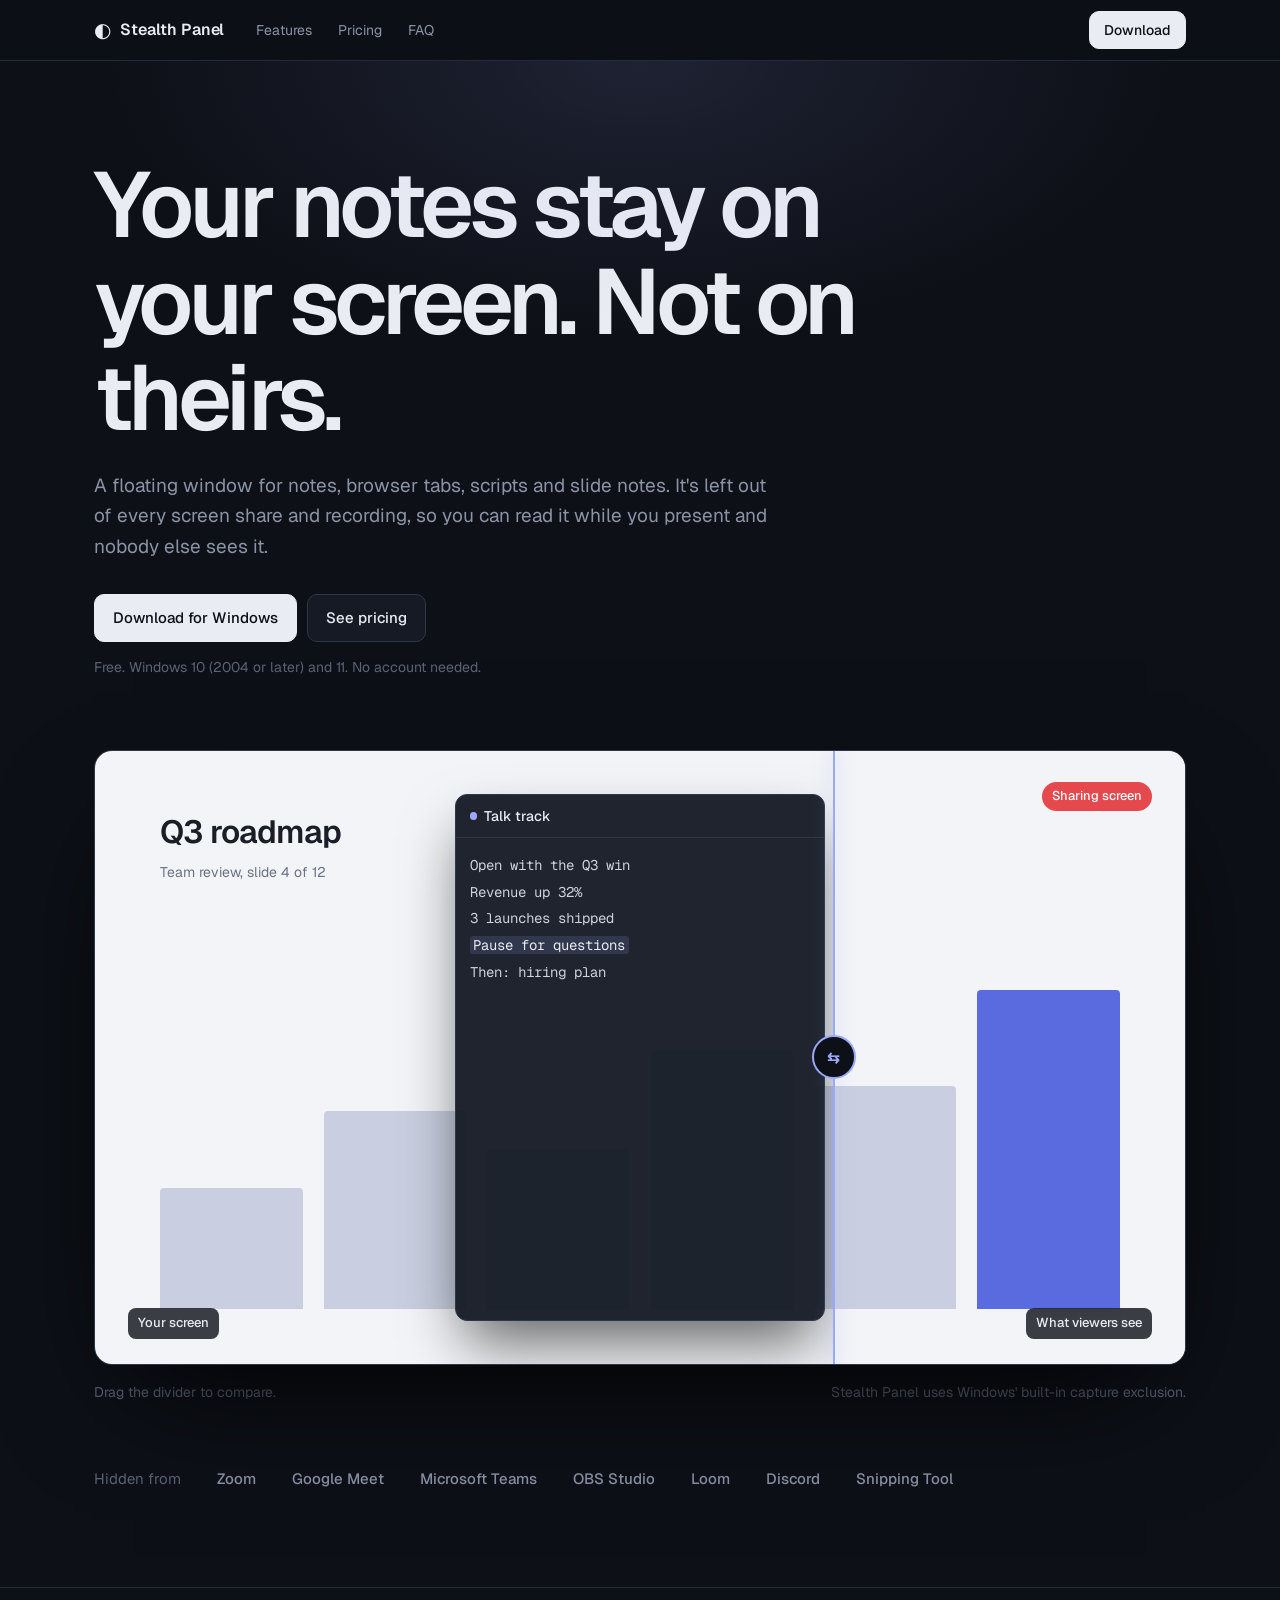
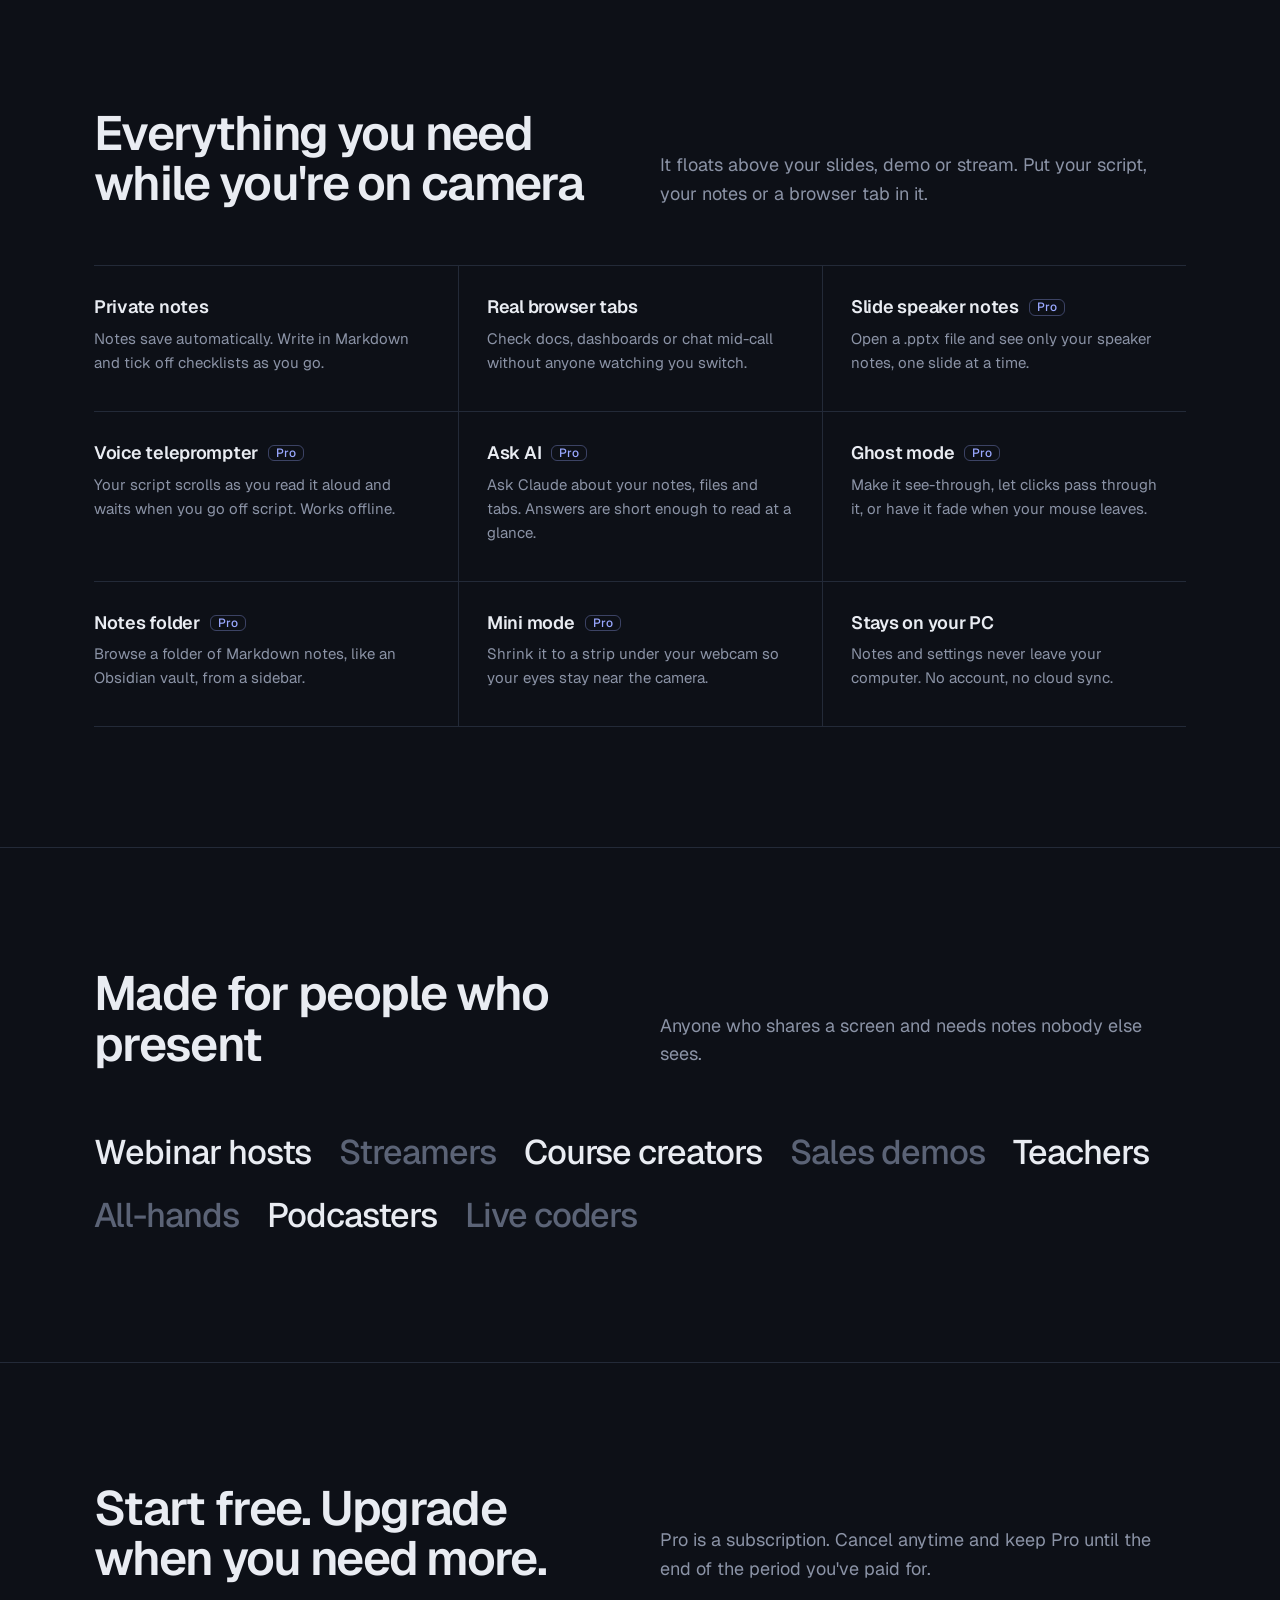
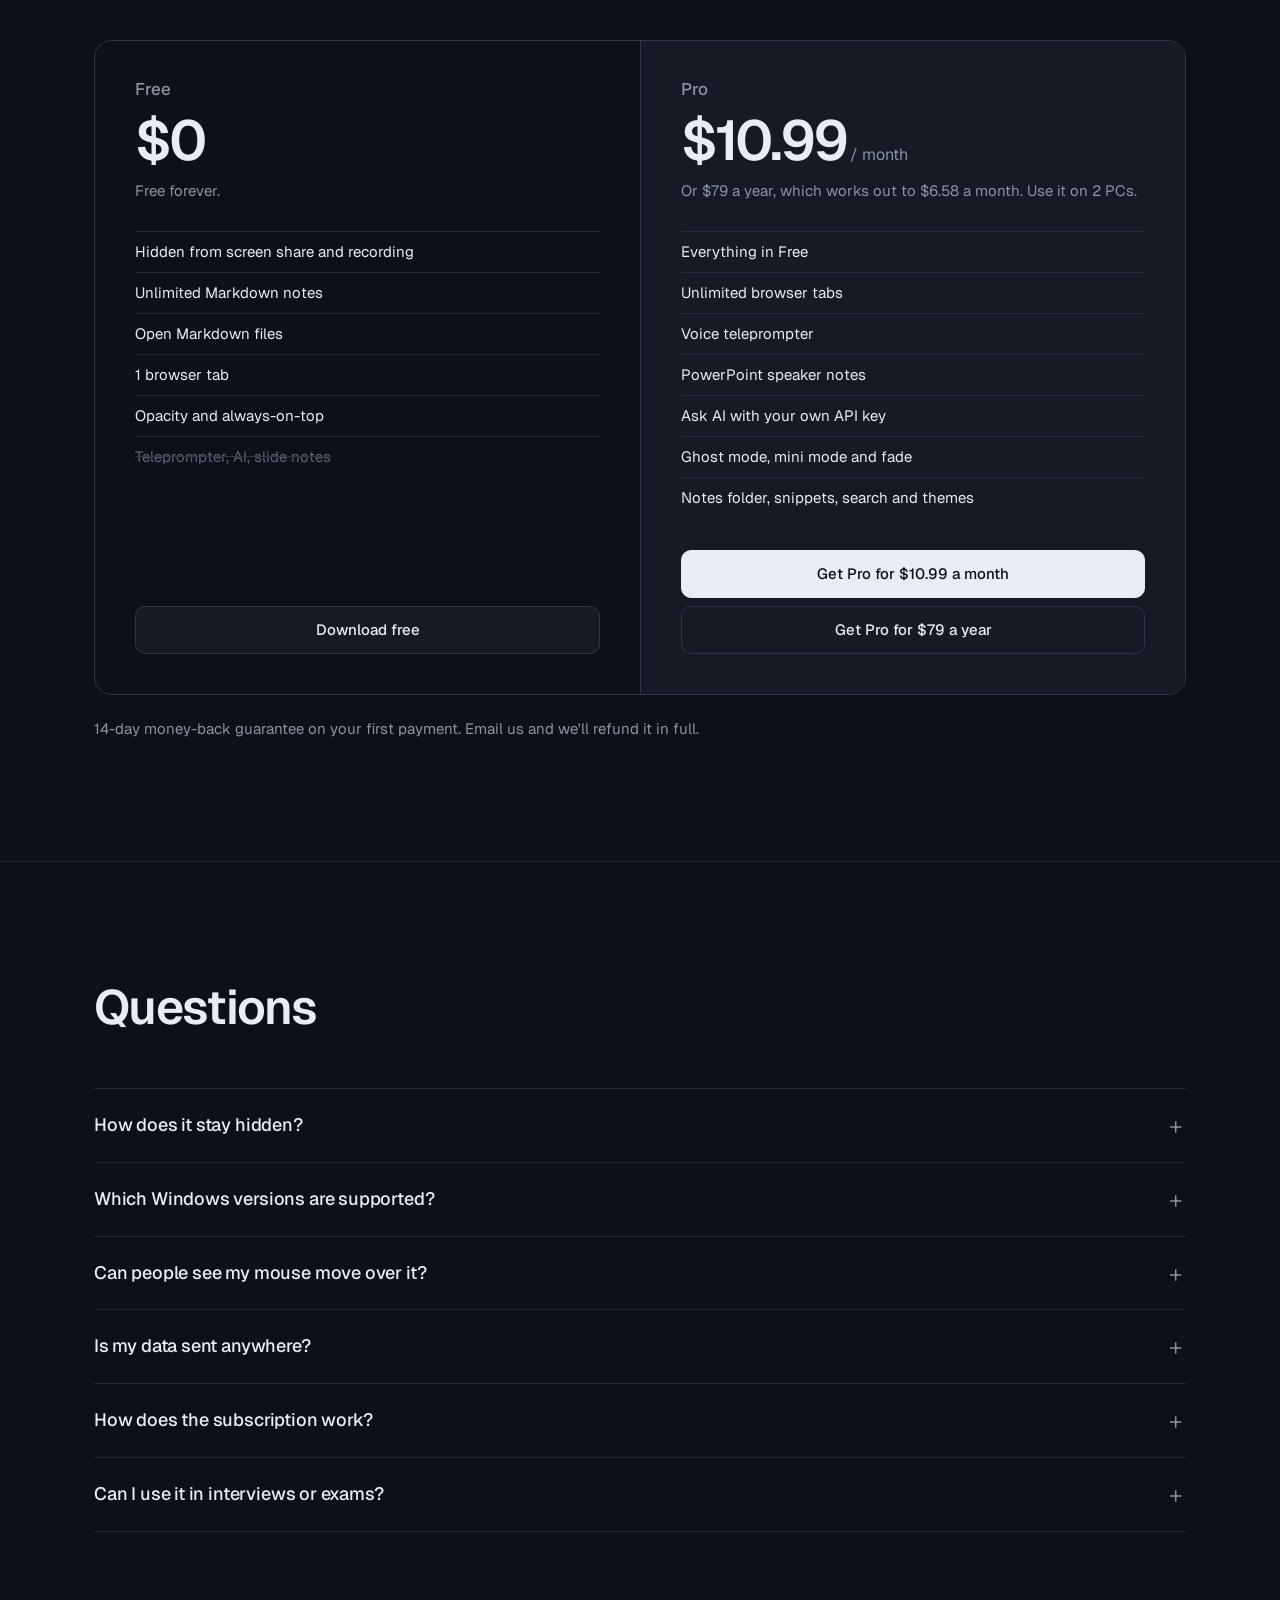
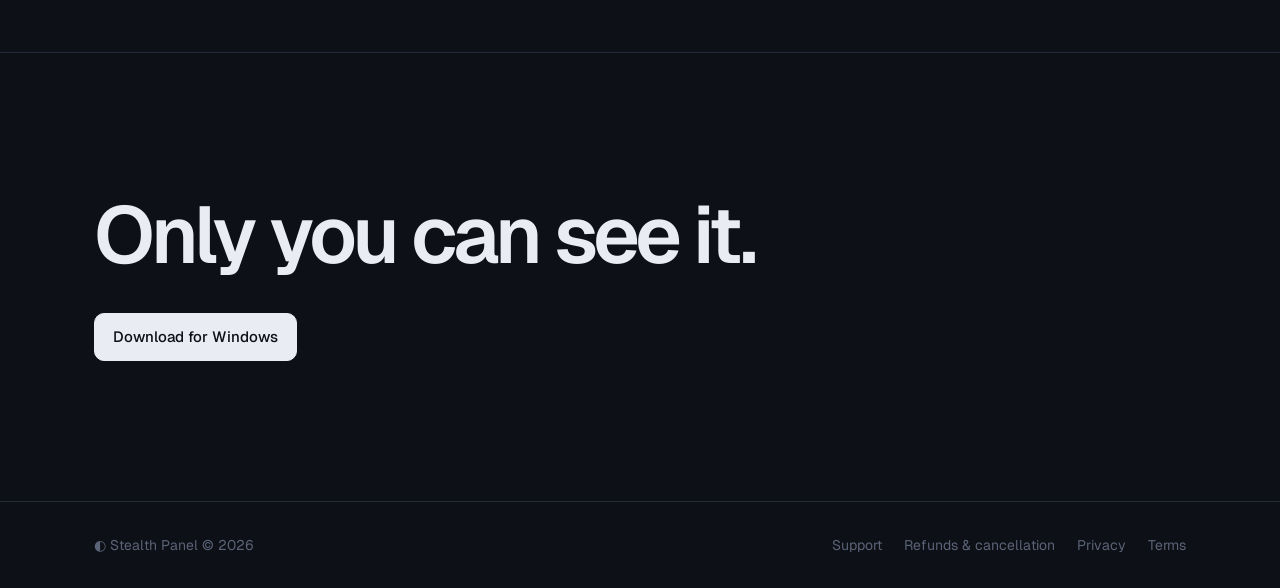
==== index.html @ 2156f5bf "Update site" ====
<!doctype html>
<html lang="en">
<head>
<meta charset="utf-8">
<meta name="viewport" content="width=device-width, initial-scale=1">
<title>Stealth Panel — notes only you can see on screen share</title>
<meta name="description" content="A private panel for your notes, browser tabs, Markdown and slide notes that stays invisible on Zoom, Meet, Teams, OBS and every screen recording. For Windows.">
<meta property="og:title" content="Stealth Panel — only you can see it">
<meta property="og:description" content="Notes, tabs, scripts and AI that stay invisible on screen share and recordings.">
<meta property="og:image" content="https://stealthpanel.vercel.app/og.png">
<meta property="og:image:width" content="1200"><meta property="og:image:height" content="630">
<meta property="og:url" content="https://stealthpanel.vercel.app/">
<meta property="og:type" content="website">
<link rel="canonical" href="https://stealthpanel.vercel.app/">
<meta name="twitter:card" content="summary_large_image">
<link rel="icon" href="data:image/svg+xml,<svg xmlns='http://www.w3.org/2000/svg' viewBox='0 0 100 100'><text y='.9em' font-size='90'>◐</text></svg>">
<link rel="preconnect" href="https://fonts.googleapis.com"><link rel="preconnect" href="https://fonts.gstatic.com" crossorigin>
<link href="https://fonts.googleapis.com/css2?family=Geist:wght@400;500;600;700&family=Geist+Mono:wght@400;500&display=swap" rel="stylesheet">
<style>
  
  :root {
    --bg:#0d1017; --bg2:#10141c; --surface:#151a24; --line:#232a38; --line2:#2e3747;
    --text:#e9ecf2; --dim:#8b93a6; --faint:#5b6376; --accent:#9aa8ff; --accent-ink:#0d1017;
    --max:1140px; --r:14px;
  }
  * { box-sizing:border-box; }
  html { scroll-behavior:smooth; overflow-x:clip; }
  body { margin:0; background:var(--bg); color:var(--text); font:16px/1.6 Geist, "Segoe UI", system-ui, sans-serif; -webkit-font-smoothing:antialiased; }
  a { color:inherit; }
  h1, h2, h3 { margin:0; font-weight:600; letter-spacing:-.035em; line-height:1.05; }
  h2 { font-size:clamp(32px, 4.4vw, 48px); max-width:18ch; }
  p { margin:0; }
  .wrap { max-width:var(--max); margin:0 auto; padding:0 24px; }
  .dim { color:var(--dim); }
  section { padding:120px 0; border-top:1px solid var(--line); }
  .head { display:grid; grid-template-columns:1fr 1fr; gap:40px; align-items:end; margin-bottom:56px; }
  .head p { color:var(--dim); font-size:18px; max-width:46ch; }

  .btn { display:inline-flex; align-items:center; justify-content:center; gap:8px; padding:11px 18px; border-radius:10px; font-weight:500; font-size:15px; text-decoration:none; border:1px solid var(--line2); background:var(--surface); transition:background .15s, border-color .15s; }
  .btn:hover { border-color:var(--faint); }
  .btn-primary { background:var(--text); color:var(--accent-ink); border-color:var(--text); }
  .btn-primary:hover { background:#fff; border-color:#fff; }
  :focus-visible { outline:2px solid var(--accent); outline-offset:3px; }

  
  nav { position:sticky; top:0; z-index:50; background:#0d1017e6; backdrop-filter:blur(12px); border-bottom:1px solid var(--line); }
  nav .wrap { display:flex; align-items:center; gap:32px; height:60px; }
  .logo { display:flex; align-items:center; gap:9px; font-weight:600; text-decoration:none; letter-spacing:-.01em; }
  .logo b { font-size:20px; font-weight:400; }
  nav .links { display:flex; gap:26px; font-size:14px; color:var(--dim); }
  nav .links a { text-decoration:none; } nav .links a:hover { color:var(--text); }
  nav .btn { margin-left:auto; padding:7px 14px; font-size:14px; }

  
  .hero { padding:96px 0 0; position:relative; }
  .hero::before { content:''; position:absolute; inset:0 0 auto; height:720px; background:radial-gradient(60% 55% at 50% 0%, #9aa8ff1f, transparent 70%); pointer-events:none; }
  .hero h1 { font-size:clamp(44px, 7.4vw, 92px); max-width:13ch; letter-spacing:-.05em; }
  .hero .lede { font-size:19px; color:var(--dim); max-width:52ch; margin-top:24px; }
  .hero .ctas { display:flex; gap:10px; flex-wrap:wrap; margin-top:32px; }
  .hero .note { margin-top:14px; font-size:14px; color:var(--faint); }

  
  .compare { margin-top:72px; position:relative; border:1px solid var(--line2); border-radius:18px; overflow:hidden; aspect-ratio:16/9; background:var(--surface); box-shadow:0 50px 120px -40px #000; user-select:none; touch-action:pan-y; }
  .scene { position:absolute; inset:0; }
  .slide { position:absolute; inset:0; background:#f3f4f7; color:#1a1e27; padding:5% 6%; }
  .slide .t { font-size:clamp(16px, 2.6vw, 32px); font-weight:600; letter-spacing:-.03em; }
  .slide .s { font-size:clamp(10px, 1.1vw, 14px); color:#6b7282; margin-top:4px; }
  .slide .bars { position:absolute; left:6%; right:6%; bottom:9%; height:52%; display:flex; align-items:flex-end; gap:2.2%; }
  .slide .bars i { flex:1; background:#c9cfe0; border-radius:4px 4px 0 0; }
  .slide .bars i:last-child { background:#5a6be0; }
  .panel { position:absolute; left:33%; top:7%; width:34%; bottom:7%; background:#151a24f2; border:1px solid #2e3747; border-radius:12px; color:#cdd3e0; box-shadow:0 30px 60px -10px #0009; overflow:hidden; font-size:clamp(9px, 1.15vw, 14px); }
  .panel .bar { padding:.7em 1em; border-bottom:1px solid #2e3747; color:var(--text); font-weight:500; display:flex; gap:.5em; align-items:center; }
  .panel .bar i { width:.55em; height:.55em; border-radius:50%; background:var(--accent); }
  .panel .body { padding:1em; font-family:"Geist Mono", Consolas, monospace; line-height:1.9; }
  .panel mark { background:#9aa8ff26; color:var(--text); padding:0 .25em; border-radius:3px; }
  .theirs { clip-path:inset(0 0 0 var(--x, 50%)); }
  .rec { position:absolute; right:3%; top:5%; background:#e5484d; color:#fff; font-size:clamp(9px,1vw,13px); font-weight:500; padding:.35em .8em; border-radius:99px; }
  .tag-view { position:absolute; bottom:4%; font-size:clamp(10px,1.1vw,13px); font-weight:500; padding:.4em .8em; border-radius:8px; background:#0d1017cc; color:var(--text); backdrop-filter:blur(6px); }
  .tag-view.l { left:3%; } .tag-view.r { right:3%; }
  .handle { position:absolute; top:0; bottom:0; left:var(--x, 50%); width:0; }
  .handle::before { content:''; position:absolute; top:0; bottom:0; left:-1px; width:2px; background:var(--accent); box-shadow:0 0 20px var(--accent); }
  .handle button { position:absolute; top:50%; left:0; transform:translate(-50%,-50%); width:44px; height:44px; border-radius:50%; border:2px solid var(--accent); background:var(--bg); color:var(--accent); font:600 15px Geist, sans-serif; cursor:ew-resize; }
  .compare-cap { display:flex; justify-content:space-between; gap:20px; margin-top:16px; color:var(--faint); font-size:14px; }

  .apps { display:flex; flex-wrap:wrap; gap:12px 36px; margin-top:64px; padding-bottom:96px; color:var(--dim); font-weight:500; font-size:15px; }
  .apps span:first-child { color:var(--faint); font-weight:400; }

  
  .feats { display:grid; grid-template-columns:repeat(3, 1fr); border-top:1px solid var(--line); }
  .feat { padding:32px 28px 36px 0; border-bottom:1px solid var(--line); }
  .feat:not(:nth-child(3n+1)) { padding-left:28px; border-left:1px solid var(--line); }
  .feat h3 { font-size:18px; letter-spacing:-.015em; display:flex; align-items:center; gap:10px; }
  .feat p { color:var(--dim); margin-top:10px; font-size:15px; max-width:34ch; }
  .pro { font-size:12px; font-weight:500; letter-spacing:0; color:var(--accent); border:1px solid #9aa8ff55; padding:1px 7px; border-radius:6px; }

  .who { display:flex; flex-wrap:wrap; gap:8px 28px; font-size:clamp(22px, 3vw, 34px); font-weight:500; letter-spacing:-.03em; color:var(--faint); }
  .who span:nth-child(odd) { color:var(--text); }

  
  .plans { display:grid; grid-template-columns:1fr 1fr; gap:0; border:1px solid var(--line2); border-radius:18px; overflow:hidden; }
  .plan { padding:40px; display:flex; flex-direction:column; }
  .plan + .plan { border-left:1px solid var(--line2); background:var(--surface); }
  .plan h3 { font-size:17px; font-weight:500; color:var(--dim); letter-spacing:0; }
  .price { white-space:nowrap; font-size:clamp(44px, 12vw, 56px); font-weight:600; letter-spacing:-.05em; margin-top:14px; line-height:1; }
  .price small { font-size:16px; font-weight:400; color:var(--dim); letter-spacing:0; }
  .plan .sub { color:var(--dim); margin-top:10px; font-size:15px; }
  .plan ul { list-style:none; padding:0; margin:28px 0 32px; flex:1; }
  .plan li { padding:8px 0; border-top:1px solid var(--line); font-size:15px; }
  .plan li.no { color:var(--faint); text-decoration:line-through; text-decoration-color:var(--line2); }
  .plan .buy { display:grid; gap:8px; }
  .guarantee { color:var(--dim); font-size:15px; margin-top:22px; }

  
  .faq { border-top:1px solid var(--line); }
  details { border-bottom:1px solid var(--line); }
  summary { cursor:pointer; list-style:none; padding:22px 40px 22px 0; font-weight:500; font-size:18px; position:relative; letter-spacing:-.01em; }
  summary::-webkit-details-marker { display:none; }
  summary::after { content:'+'; position:absolute; right:4px; top:18px; font-size:24px; font-weight:300; color:var(--dim); transition:transform .2s; }
  details[open] summary::after { transform:rotate(45deg); }
  details p { padding:0 0 24px; color:var(--dim); max-width:68ch; }

  .final { text-align:left; padding:140px 0; }
  .final h2 { font-size:clamp(40px, 6.5vw, 80px); max-width:14ch; letter-spacing:-.05em; }
  .final .btn { margin-top:36px; }

  footer { border-top:1px solid var(--line); padding:32px 0; color:var(--faint); font-size:14px; }
  footer .wrap { display:flex; gap:20px; flex-wrap:wrap; }
  footer .links { margin-left:auto; display:flex; gap:22px; } footer a { text-decoration:none; } footer a:hover { color:var(--text); }

  @media (prefers-reduced-motion:reduce) { html { scroll-behavior:auto; } * { transition:none !important; } }
  @media (max-width:860px) {
    nav .links { display:none; }
    section { padding:84px 0; }
    .head, .plans { grid-template-columns:1fr; }
    .plan + .plan { border-left:0; border-top:1px solid var(--line2); }
    .plan { padding:28px; }
    .feats { grid-template-columns:1fr; }
    .feat, .feat:not(:nth-child(3n+1)) { padding:26px 0; border-left:0; }
    .compare { aspect-ratio:4/5; }
    .slide .bars { height:40%; }
    .panel { left:12%; width:76%; top:24%; bottom:auto; font-size:13px; }
    .handle button { width:40px; height:40px; }
    .compare-cap { flex-direction:column; gap:4px; }
  }
</style>
</head>
<body>

<nav>
  <div class="wrap">
    <a class="logo" href="#"><b>◐</b> Stealth Panel</a>
    <div class="links"><a href="#features">Features</a><a href="#pricing">Pricing</a><a href="#faq">FAQ</a></div>
    <a class="btn btn-primary" href="https://github.com/SavjeetSingh/stealthpanel/releases/latest">Download</a>
  </div>
</nav>

<header class="hero">
  <div class="wrap">
    <h1>Your notes stay on your screen. Not on theirs.</h1>
    <p class="lede">A floating window for notes, browser tabs, scripts and slide notes. It's left out of every screen share and recording, so you can read it while you present and nobody else sees it.</p>
    <div class="ctas">
      <a class="btn btn-primary" href="https://github.com/SavjeetSingh/stealthpanel/releases/latest">Download for Windows</a>
      <a class="btn" href="#pricing">See pricing</a>
    </div>
    <p class="note">Free. Windows 10 (2004 or later) and 11. No account needed.</p>

    <div class="compare" id="compare" style="--x:50%">
      <div class="scene">
        <div class="slide"><div class="t">Q3 roadmap</div><div class="s">Team review, slide 4 of 12</div>
          <div class="bars"><i style="height:38%"></i><i style="height:62%"></i><i style="height:50%"></i><i style="height:81%"></i><i style="height:70%"></i><i style="height:100%"></i></div></div>
        <div class="panel" aria-hidden="true"><div class="bar"><i></i>Talk track</div>
          <div class="body">Open with the Q3 win<br>Revenue up 32%<br>3 launches shipped<br><mark>Pause for questions</mark><br>Then: hiring plan</div></div>
        <span class="tag-view l">Your screen</span>
      </div>
      <div class="scene theirs">
        <div class="slide"><div class="t">Q3 roadmap</div><div class="s">Team review, slide 4 of 12</div>
          <div class="bars"><i style="height:38%"></i><i style="height:62%"></i><i style="height:50%"></i><i style="height:81%"></i><i style="height:70%"></i><i style="height:100%"></i></div></div>
        <span class="rec">Sharing screen</span>
        <span class="tag-view r">What viewers see</span>
      </div>
      <div class="handle"><button type="button" id="handle" role="slider" aria-label="Compare your screen with what viewers see" aria-valuemin="0" aria-valuemax="100" aria-valuenow="50">⇆</button></div>
    </div>
    <div class="compare-cap"><span>Drag the divider to compare.</span><span>Stealth Panel uses Windows' built-in capture exclusion.</span></div>

    <div class="apps"><span>Hidden from</span><span>Zoom</span><span>Google Meet</span><span>Microsoft Teams</span><span>OBS Studio</span><span>Loom</span><span>Discord</span><span>Snipping Tool</span></div>
  </div>
</header>

<section id="features">
  <div class="wrap">
    <div class="head">
      <h2>Everything you need while you're on camera</h2>
      <p>It floats above your slides, demo or stream. Put your script, your notes or a browser tab in it.</p>
    </div>
    <div class="feats">
      <div class="feat"><h3>Private notes</h3><p>Notes save automatically. Write in Markdown and tick off checklists as you go.</p></div>
      <div class="feat"><h3>Real browser tabs</h3><p>Check docs, dashboards or chat mid-call without anyone watching you switch.</p></div>
      <div class="feat"><h3>Slide speaker notes <span class="pro">Pro</span></h3><p>Open a .pptx file and see only your speaker notes, one slide at a time.</p></div>
      <div class="feat"><h3>Voice teleprompter <span class="pro">Pro</span></h3><p>Your script scrolls as you read it aloud and waits when you go off script. Works offline.</p></div>
      <div class="feat"><h3>Ask AI <span class="pro">Pro</span></h3><p>Ask Claude about your notes, files and tabs. Answers are short enough to read at a glance.</p></div>
      <div class="feat"><h3>Ghost mode <span class="pro">Pro</span></h3><p>Make it see-through, let clicks pass through it, or have it fade when your mouse leaves.</p></div>
      <div class="feat"><h3>Notes folder <span class="pro">Pro</span></h3><p>Browse a folder of Markdown notes, like an Obsidian vault, from a sidebar.</p></div>
      <div class="feat"><h3>Mini mode <span class="pro">Pro</span></h3><p>Shrink it to a strip under your webcam so your eyes stay near the camera.</p></div>
      <div class="feat"><h3>Stays on your PC</h3><p>Notes and settings never leave your computer. No account, no cloud sync.</p></div>
    </div>
  </div>
</section>

<section>
  <div class="wrap">
    <div class="head"><h2>Made for people who present</h2><p>Anyone who shares a screen and needs notes nobody else sees.</p></div>
    <div class="who"><span>Webinar hosts</span><span>Streamers</span><span>Course creators</span><span>Sales demos</span><span>Teachers</span><span>All-hands</span><span>Podcasters</span><span>Live coders</span></div>
  </div>
</section>

<section id="pricing">
  <div class="wrap">
    <div class="head"><h2>Start free. Upgrade when you need more.</h2><p>Pro is a subscription. Cancel anytime and keep Pro until the end of the period you've paid for.</p></div>
    <div class="plans">
      <div class="plan">
        <h3>Free</h3>
        <div class="price">$0</div>
        <p class="sub">Free forever.</p>
        <ul>
          <li>Hidden from screen share and recording</li>
          <li>Unlimited Markdown notes</li>
          <li>Open Markdown files</li>
          <li>1 browser tab</li>
          <li>Opacity and always-on-top</li>
          <li class="no">Teleprompter, AI, slide notes</li>
        </ul>
        <div class="buy"><a class="btn" href="https://github.com/SavjeetSingh/stealthpanel/releases/latest">Download free</a></div>
      </div>
      <div class="plan">
        <h3>Pro</h3>
        <div class="price">$10.99<small> / month</small></div>
        <p class="sub">Or $79 a year, which works out to $6.58 a month. Use it on 2 PCs.</p>
        <ul>
          <li>Everything in Free</li>
          <li>Unlimited browser tabs</li>
          <li>Voice teleprompter</li>
          <li>PowerPoint speaker notes</li>
          <li>Ask AI with your own API key</li>
          <li>Ghost mode, mini mode and fade</li>
          <li>Notes folder, snippets, search and themes</li>
        </ul>
        
        <div class="buy">
        <a class="btn btn-primary" href="https://checkout.dodopayments.com/buy/pdt_0NnwdrNnaKuEnaIQqa5CK">Get Pro for $10.99 a month</a>
        <a class="btn" href="https://checkout.dodopayments.com/buy/pdt_0NnwhWV7J3Mlr0dbhjC9j">Get Pro for $79 a year</a>
        </div>
      </div>
    </div>
    <p class="guarantee">14-day money-back guarantee on your first payment. Email us and we'll refund it in full.</p>
  </div>
</section>

<section id="faq">
  <div class="wrap">
    <div class="head"><h2>Questions</h2></div>
    <div class="faq">
      <details><summary>How does it stay hidden?</summary><p>Windows has a setting, called capture exclusion, that keeps a window out of screen captures. Stealth Panel turns it on. Apps that capture your screen through Windows see what's behind the panel, not the panel itself. That includes Zoom, Meet in the browser, Teams, OBS, Loom, Discord and the Snipping Tool.</p></details>
      <details><summary>Which Windows versions are supported?</summary><p>Windows 10 version 2004 or later, and Windows 11. A macOS version is planned.</p></details>
      <details><summary>Can people see my mouse move over it?</summary><p>If you share your entire screen, viewers see your cursor but not the panel under it. To avoid that, share a single window, or turn on ghost mode so clicks pass through to the app you're presenting.</p></details>
      <details><summary>Is my data sent anywhere?</summary><p>No. Notes, snippets and settings stay on your PC, and voice-following runs offline. The optional AI feature sends your question and open documents to Anthropic only when you ask, using your own API key.</p></details>
      <details><summary>How does the subscription work?</summary><p>Pro costs $10.99 a month or $79 a year and works on up to 2 PCs, with all updates included. Cancel anytime from the link in your receipt email. Pro keeps working until the end of the period you've paid for, then the app goes back to the free version. Your notes stay on your PC either way.</p></details>
      <details><summary>Can I use it in interviews or exams?</summary><p>Stealth Panel is built for presenting and recording your own content. Follow the rules of whatever call, class or assessment you're in. We don't support using it to break them.</p></details>
    </div>
  </div>
</section>

<section class="final">
  <div class="wrap">
    <h2>Only you can see it.</h2>
    <a class="btn btn-primary" href="https://github.com/SavjeetSingh/stealthpanel/releases/latest">Download for Windows</a>
  </div>
</section>

<footer>
  <div class="wrap">
    <span>◐ Stealth Panel © <span id="yr"></span></span>
    <div class="links"><a href="mailto:stealthpanel.help@gmail.com">Support</a><a href="terms.html#refunds">Refunds &amp; cancellation</a><a href="privacy.html">Privacy</a><a href="terms.html">Terms</a></div>
  </div>
</footer>

<script>
  document.getElementById('yr').textContent = new Date().getFullYear();
  const box = document.getElementById('compare'), h = document.getElementById('handle');
  const set = p => { p = Math.max(0, Math.min(100, p)); box.style.setProperty('--x', p + '%'); h.setAttribute('aria-valuenow', Math.round(p)); };
  const fromEvent = e => set((e.clientX - box.getBoundingClientRect().left) / box.offsetWidth * 100);
  let drag = false;
  box.addEventListener('pointerdown', e => { drag = true; box.setPointerCapture(e.pointerId); fromEvent(e); stopIntro(); });
  box.addEventListener('pointermove', e => drag && fromEvent(e));
  box.addEventListener('pointerup', () => drag = false);
  h.addEventListener('keydown', e => {
    const cur = +h.getAttribute('aria-valuenow'), step = { ArrowLeft:-5, ArrowRight:5, Home:-100, End:100 }[e.key];
    if (step != null) { e.preventDefault(); set(cur + step); stopIntro(); }
  });
  // one intro sweep so people see it's interactive; skipped for reduced motion
  let raf, t0;
  const stopIntro = () => cancelAnimationFrame(raf);
  if (!matchMedia('(prefers-reduced-motion: reduce)').matches) {
    const run = t => { t0 ??= t; const k = Math.min((t - t0) / 2400, 1); set(50 + 28 * Math.sin(k * Math.PI * 2) * (1 - k)); if (k < 1) raf = requestAnimationFrame(run); };
    new IntersectionObserver(([e], o) => { if (e.isIntersecting) { o.disconnect(); setTimeout(() => raf = requestAnimationFrame(run), 400); } }, { threshold: .5 }).observe(box);
  }
</script>
</body>
</html>
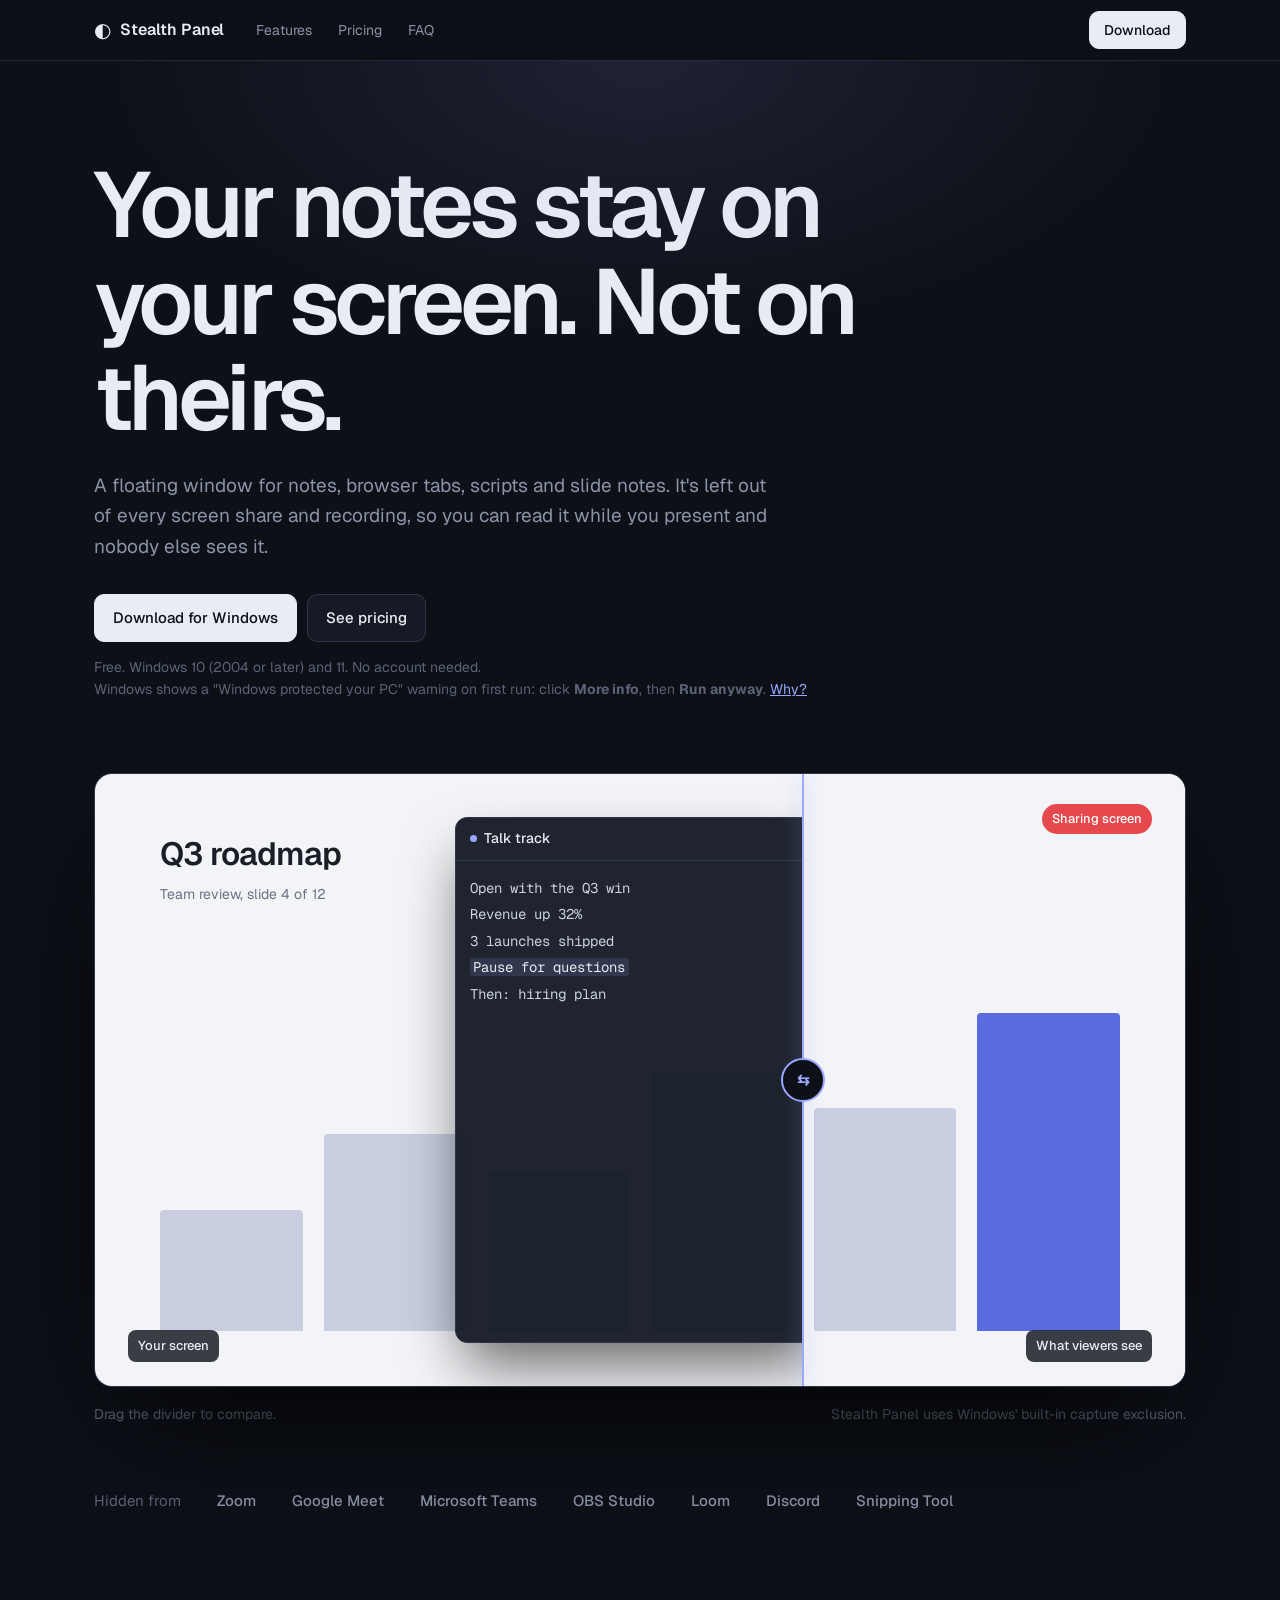
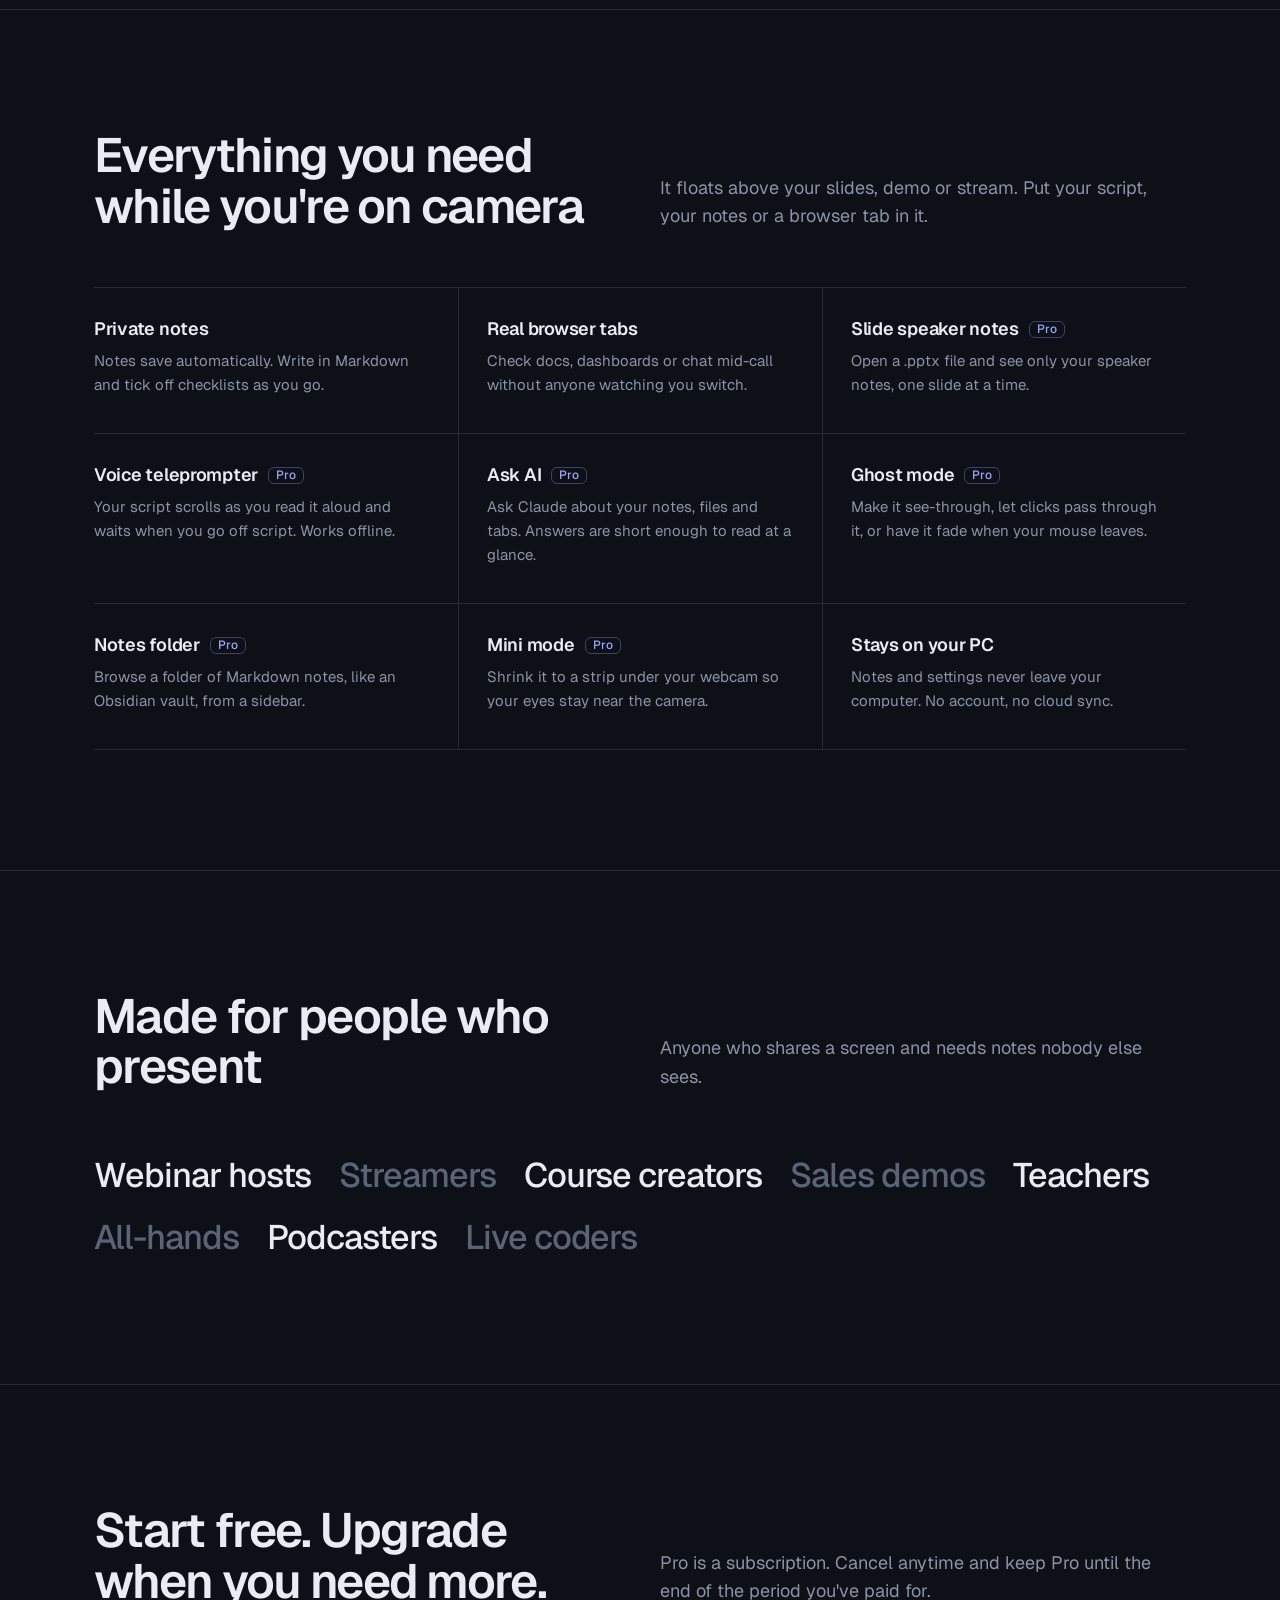
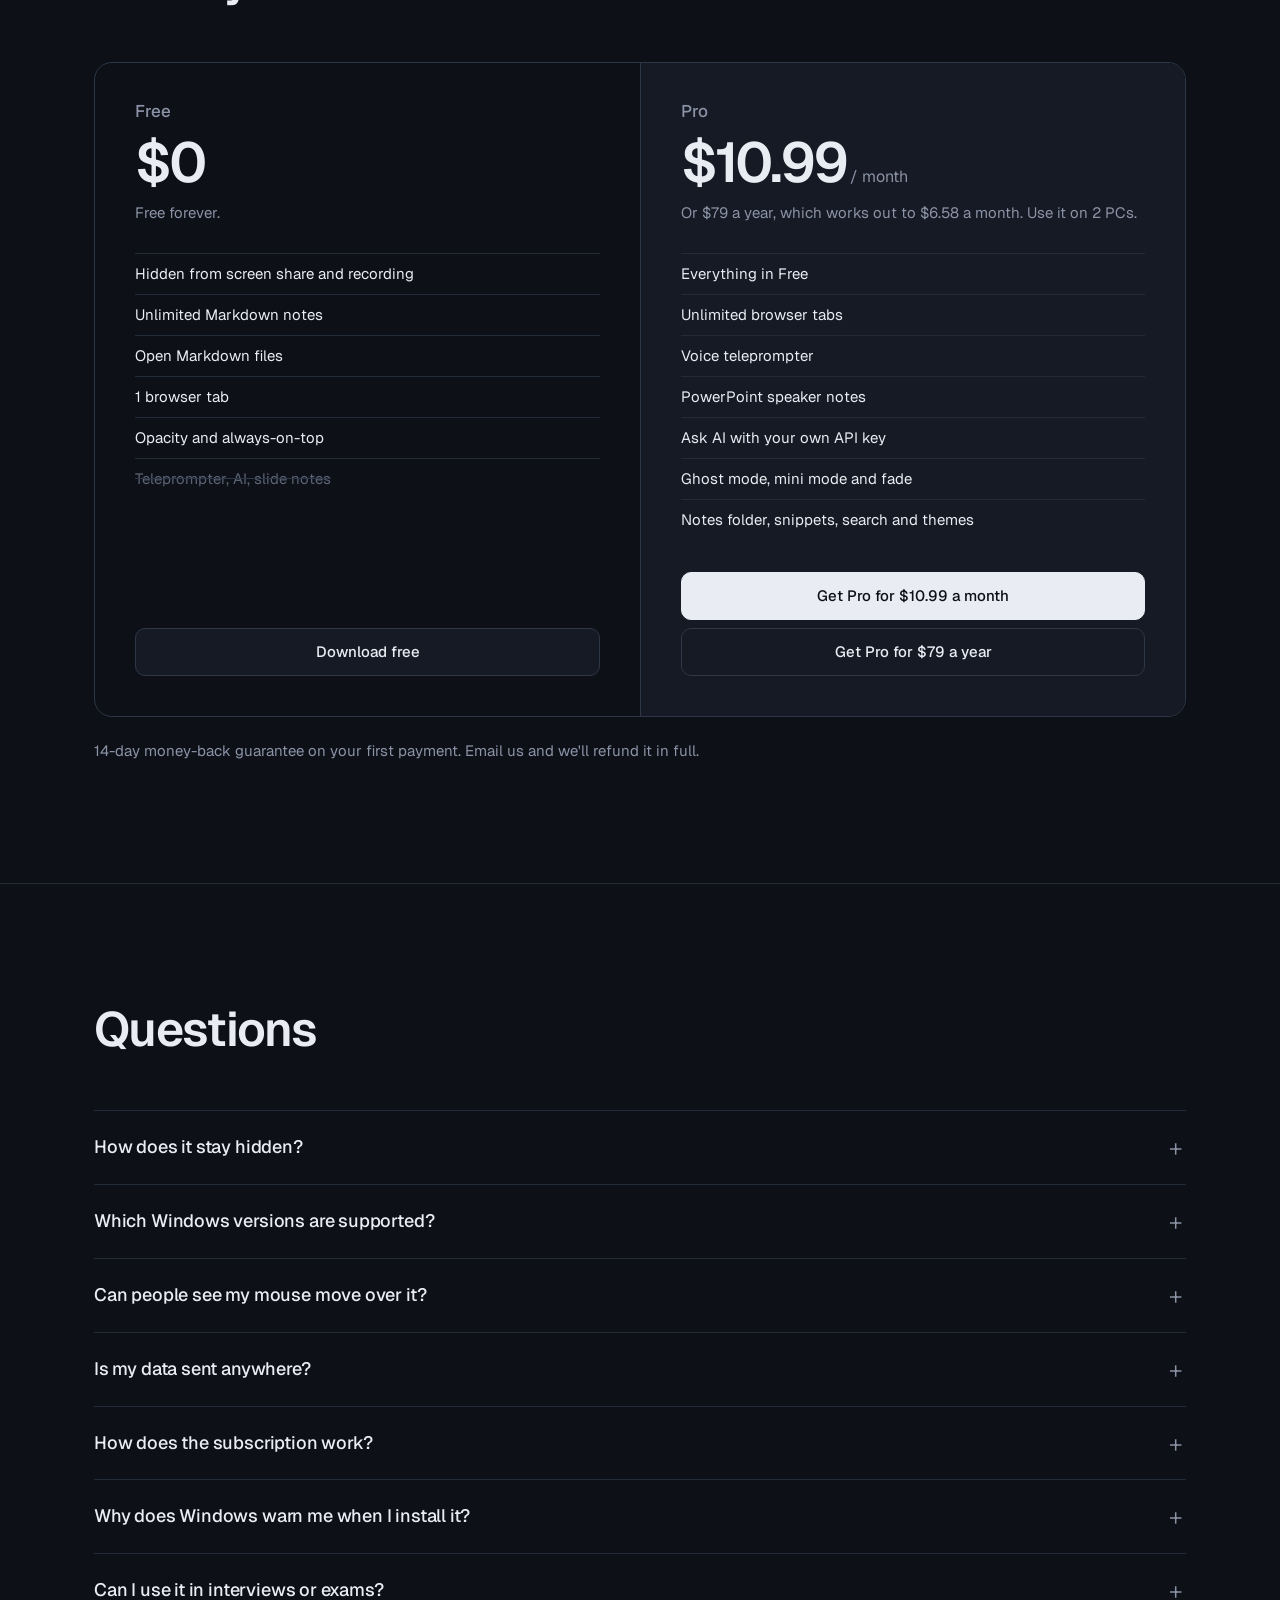
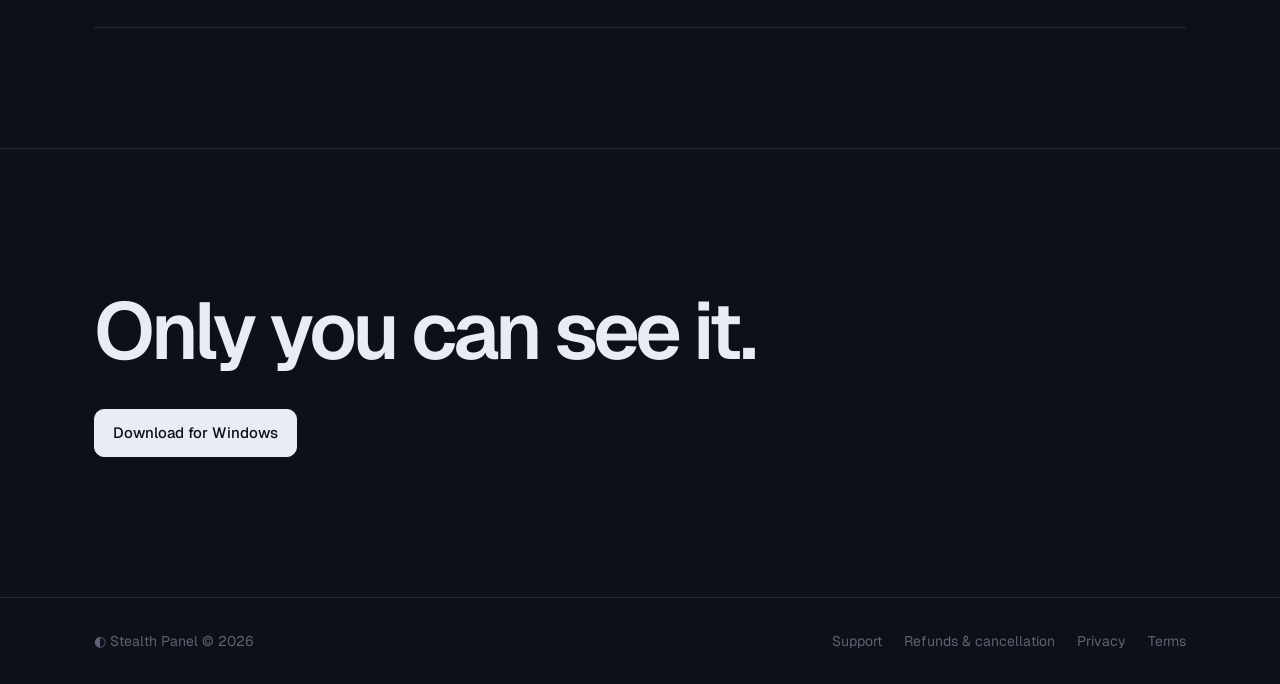
==== commit 23939704: "Update site" ====
--- a/index.html
+++ b/index.html
@@ -162,7 +162,7 @@
       <a class="btn btn-primary" href="https://github.com/SavjeetSingh/stealthpanel/releases/latest">Download for Windows</a>
       <a class="btn" href="#pricing">See pricing</a>
     </div>
-    <p class="note">Free. Windows 10 (2004 or later) and 11. No account needed.</p>
+    <p class="note">Free. Windows 10 (2004 or later) and 11. No account needed.<br>Windows shows a "Windows protected your PC" warning on first run: click <b>More info</b>, then <b>Run anyway</b>. <a href="#smartscreen" style="color:var(--accent)">Why?</a></p>
 
     <div class="compare" id="compare" style="--x:50%">
       <div class="scene">
@@ -264,6 +264,7 @@
       <details><summary>Can people see my mouse move over it?</summary><p>If you share your entire screen, viewers see your cursor but not the panel under it. To avoid that, share a single window, or turn on ghost mode so clicks pass through to the app you're presenting.</p></details>
       <details><summary>Is my data sent anywhere?</summary><p>No. Notes, snippets and settings stay on your PC, and voice-following runs offline. The optional AI feature sends your question and open documents to Anthropic only when you ask, using your own API key.</p></details>
       <details><summary>How does the subscription work?</summary><p>Pro costs $10.99 a month or $79 a year and works on up to 2 PCs, with all updates included. Cancel anytime from the link in your receipt email. Pro keeps working until the end of the period you've paid for, then the app goes back to the free version. Your notes stay on your PC either way.</p></details>
+      <details id="smartscreen"><summary>Why does Windows warn me when I install it?</summary><p>Stealth Panel isn't code-signed yet, so Windows SmartScreen shows "Windows protected your PC" for installers it hasn't seen often. Click <b>More info</b>, then <b>Run anyway</b>. If you'd rather check first, download the installer from our <a href="https://github.com/SavjeetSingh/stealthpanel/releases/latest" rel="noopener">GitHub releases page</a>, where you can see the file and its checksum. A signing certificate is on the list.</p></details>
       <details><summary>Can I use it in interviews or exams?</summary><p>Stealth Panel is built for presenting and recording your own content. Follow the rules of whatever call, class or assessment you're in. We don't support using it to break them.</p></details>
     </div>
   </div>
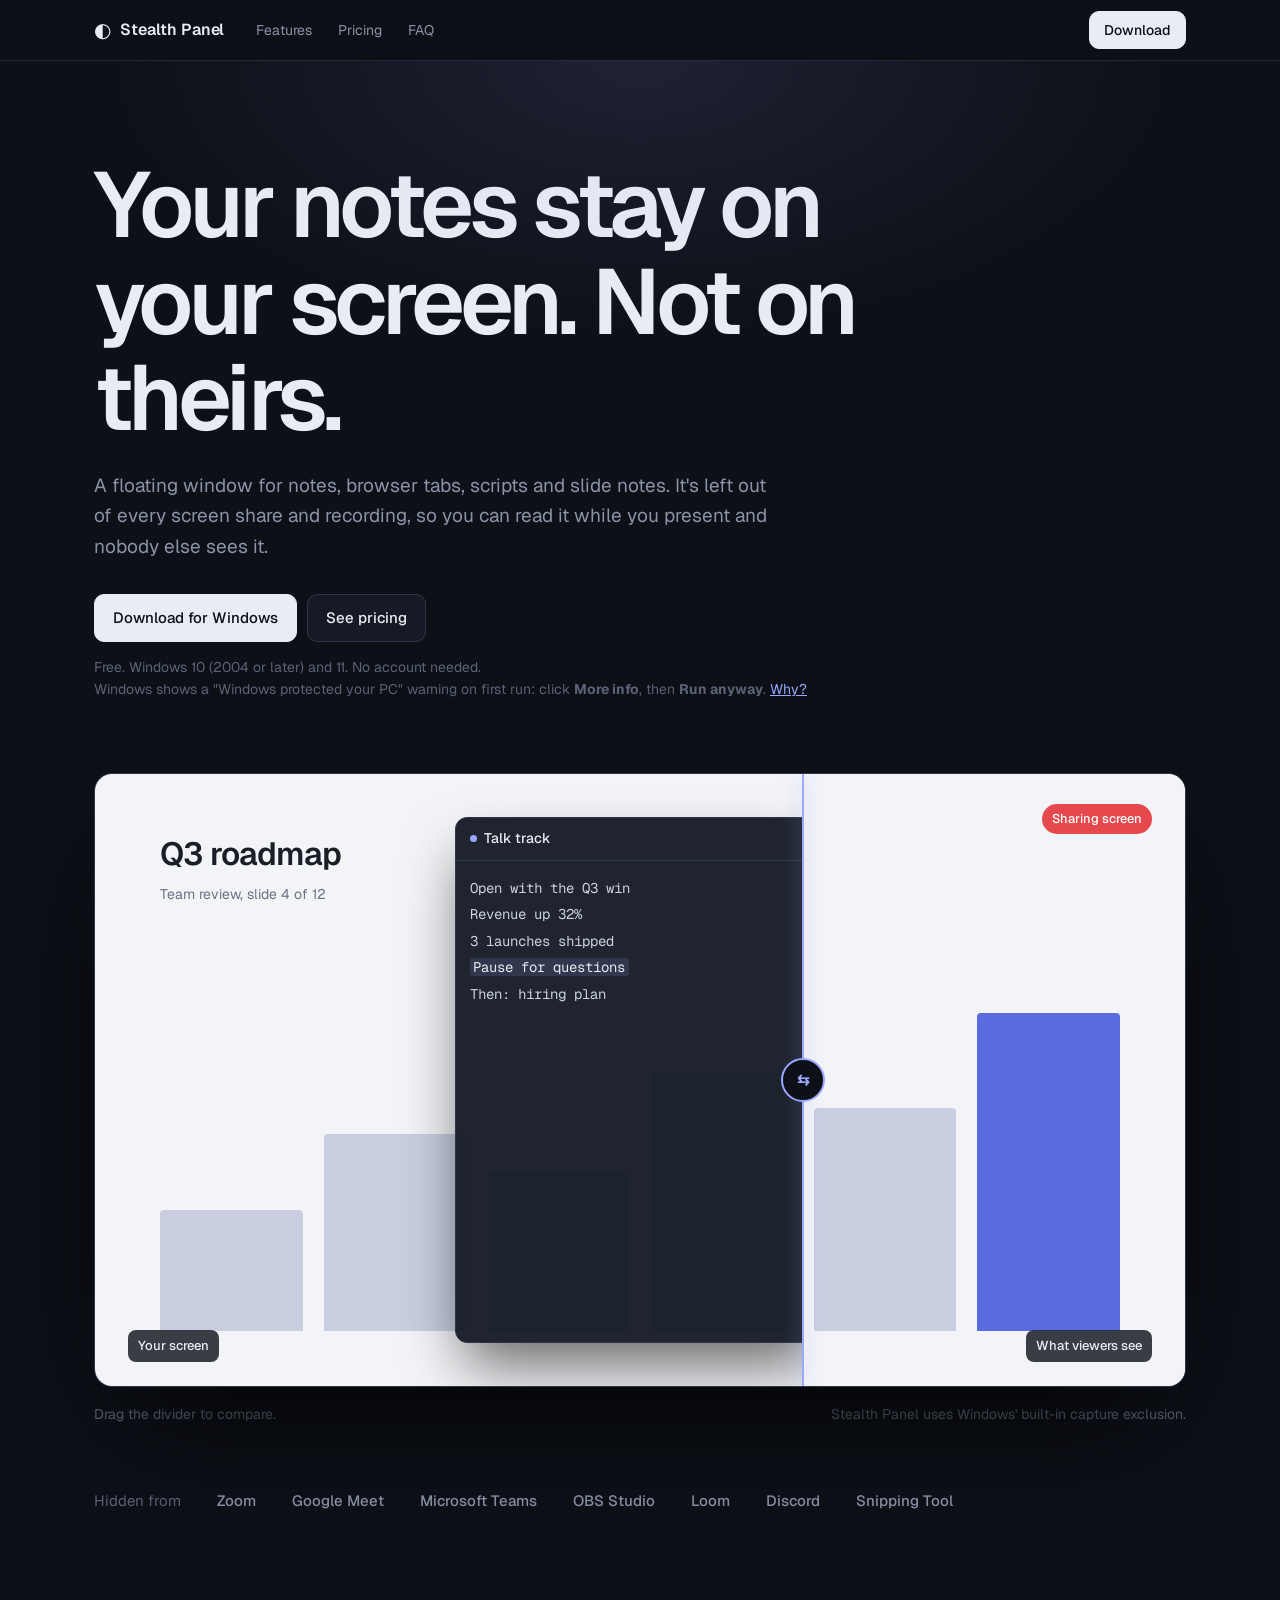
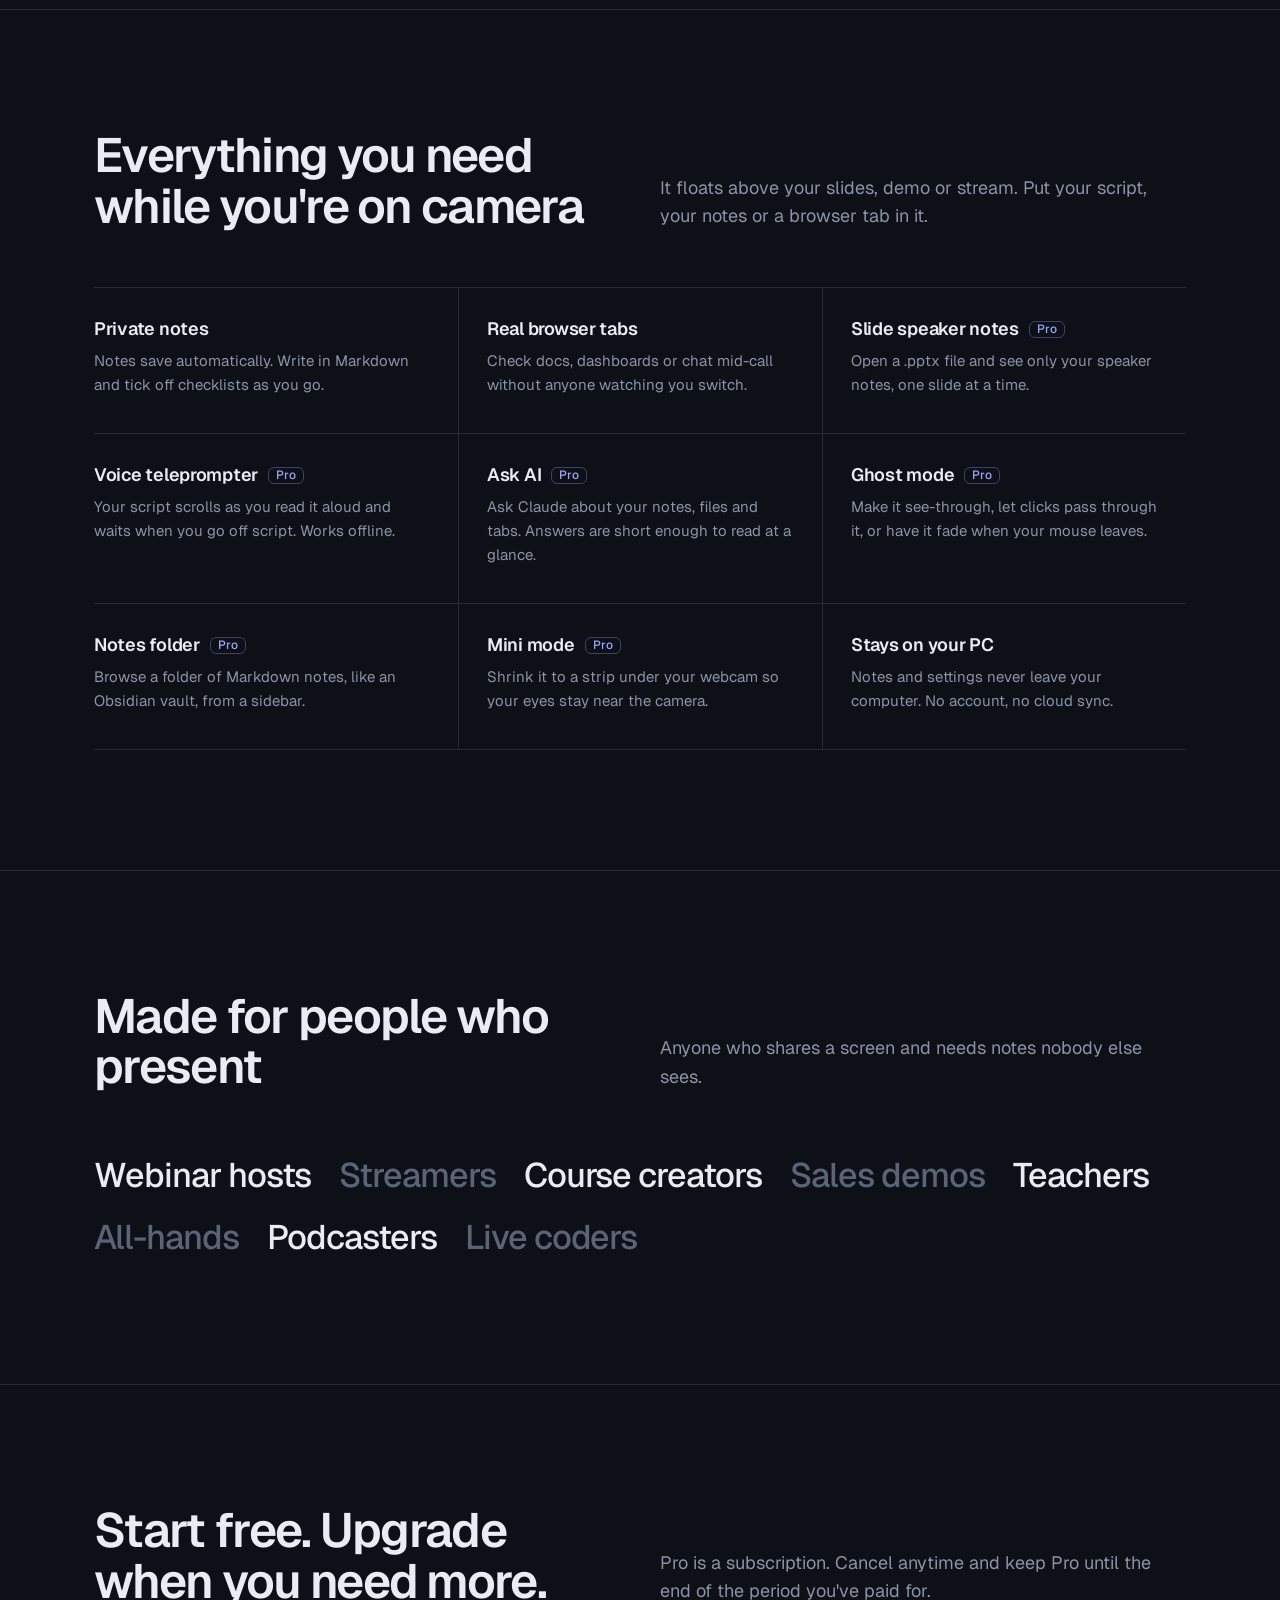
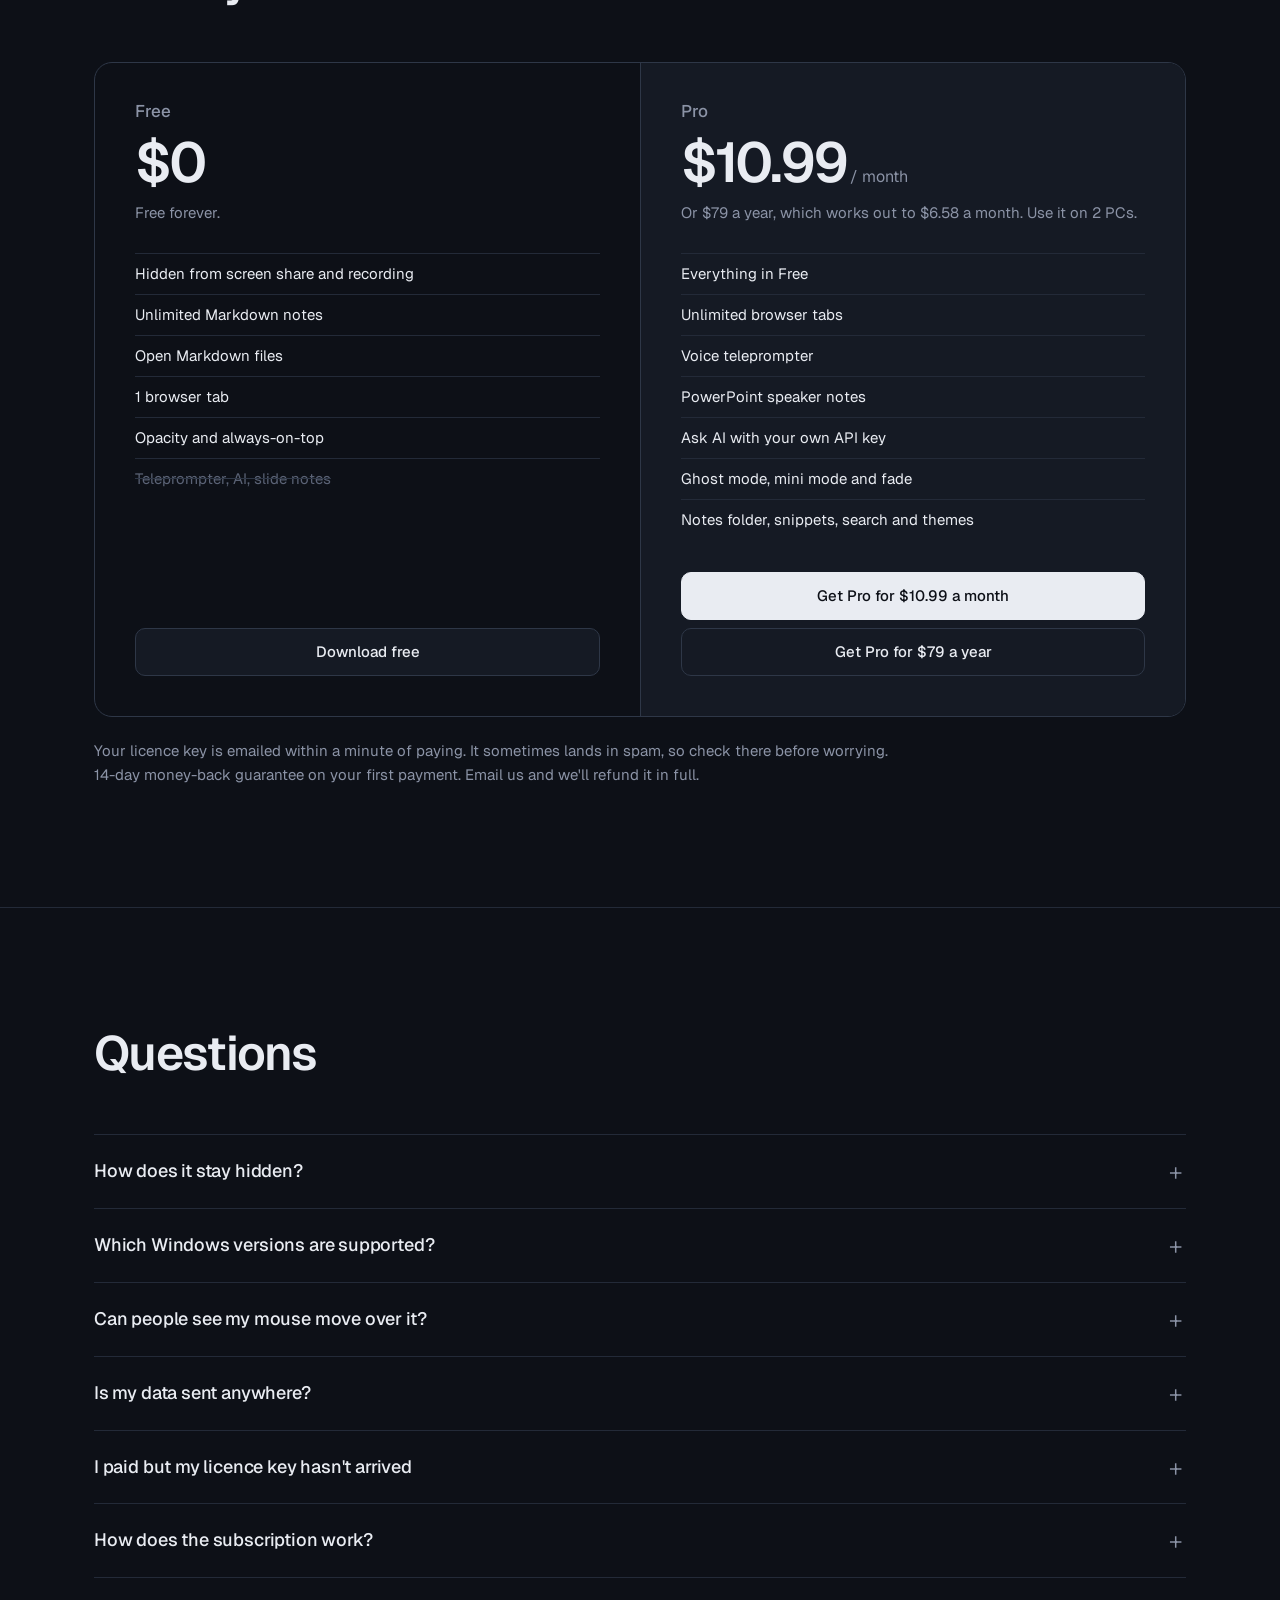
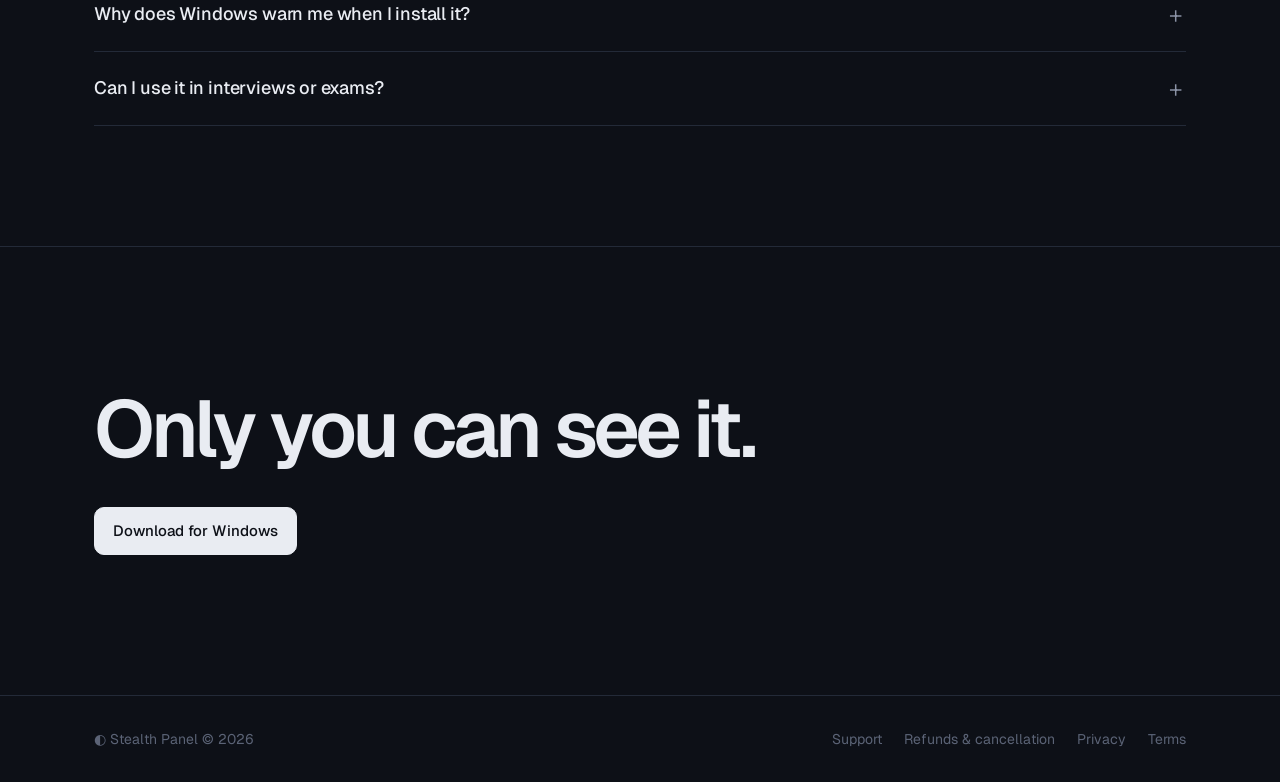
==== commit 1fbf4da0: "Update site" ====
--- a/index.html
+++ b/index.html
@@ -251,7 +251,7 @@
         </div>
       </div>
     </div>
-    <p class="guarantee">14-day money-back guarantee on your first payment. Email us and we'll refund it in full.</p>
+    <p class="guarantee">Your licence key is emailed within a minute of paying. It sometimes lands in spam, so check there before worrying.<br>14-day money-back guarantee on your first payment. Email us and we'll refund it in full.</p>
   </div>
 </section>
 
@@ -263,6 +263,7 @@
       <details><summary>Which Windows versions are supported?</summary><p>Windows 10 version 2004 or later, and Windows 11. A macOS version is planned.</p></details>
       <details><summary>Can people see my mouse move over it?</summary><p>If you share your entire screen, viewers see your cursor but not the panel under it. To avoid that, share a single window, or turn on ghost mode so clicks pass through to the app you're presenting.</p></details>
       <details><summary>Is my data sent anywhere?</summary><p>No. Notes, snippets and settings stay on your PC, and voice-following runs offline. The optional AI feature sends your question and open documents to Anthropic only when you ask, using your own API key.</p></details>
+      <details><summary>I paid but my licence key hasn't arrived</summary><p>The key is emailed by Dodo Payments within about a minute of paying. Check your spam or junk folder first, since that's where it usually is. You can also find it any time from the receipt email's manage-subscription link, under Entitlements. Still stuck? Email <a href="mailto:stealthpanel.help@gmail.com">stealthpanel.help@gmail.com</a> from the address you paid with and we'll send it to you.</p></details>
       <details><summary>How does the subscription work?</summary><p>Pro costs $10.99 a month or $79 a year and works on up to 2 PCs, with all updates included. Cancel anytime from the link in your receipt email. Pro keeps working until the end of the period you've paid for, then the app goes back to the free version. Your notes stay on your PC either way.</p></details>
       <details id="smartscreen"><summary>Why does Windows warn me when I install it?</summary><p>Stealth Panel isn't code-signed yet, so Windows SmartScreen shows "Windows protected your PC" for installers it hasn't seen often. Click <b>More info</b>, then <b>Run anyway</b>. If you'd rather check first, download the installer from our <a href="https://github.com/SavjeetSingh/stealthpanel/releases/latest" rel="noopener">GitHub releases page</a>, where you can see the file and its checksum. A signing certificate is on the list.</p></details>
       <details><summary>Can I use it in interviews or exams?</summary><p>Stealth Panel is built for presenting and recording your own content. Follow the rules of whatever call, class or assessment you're in. We don't support using it to break them.</p></details>
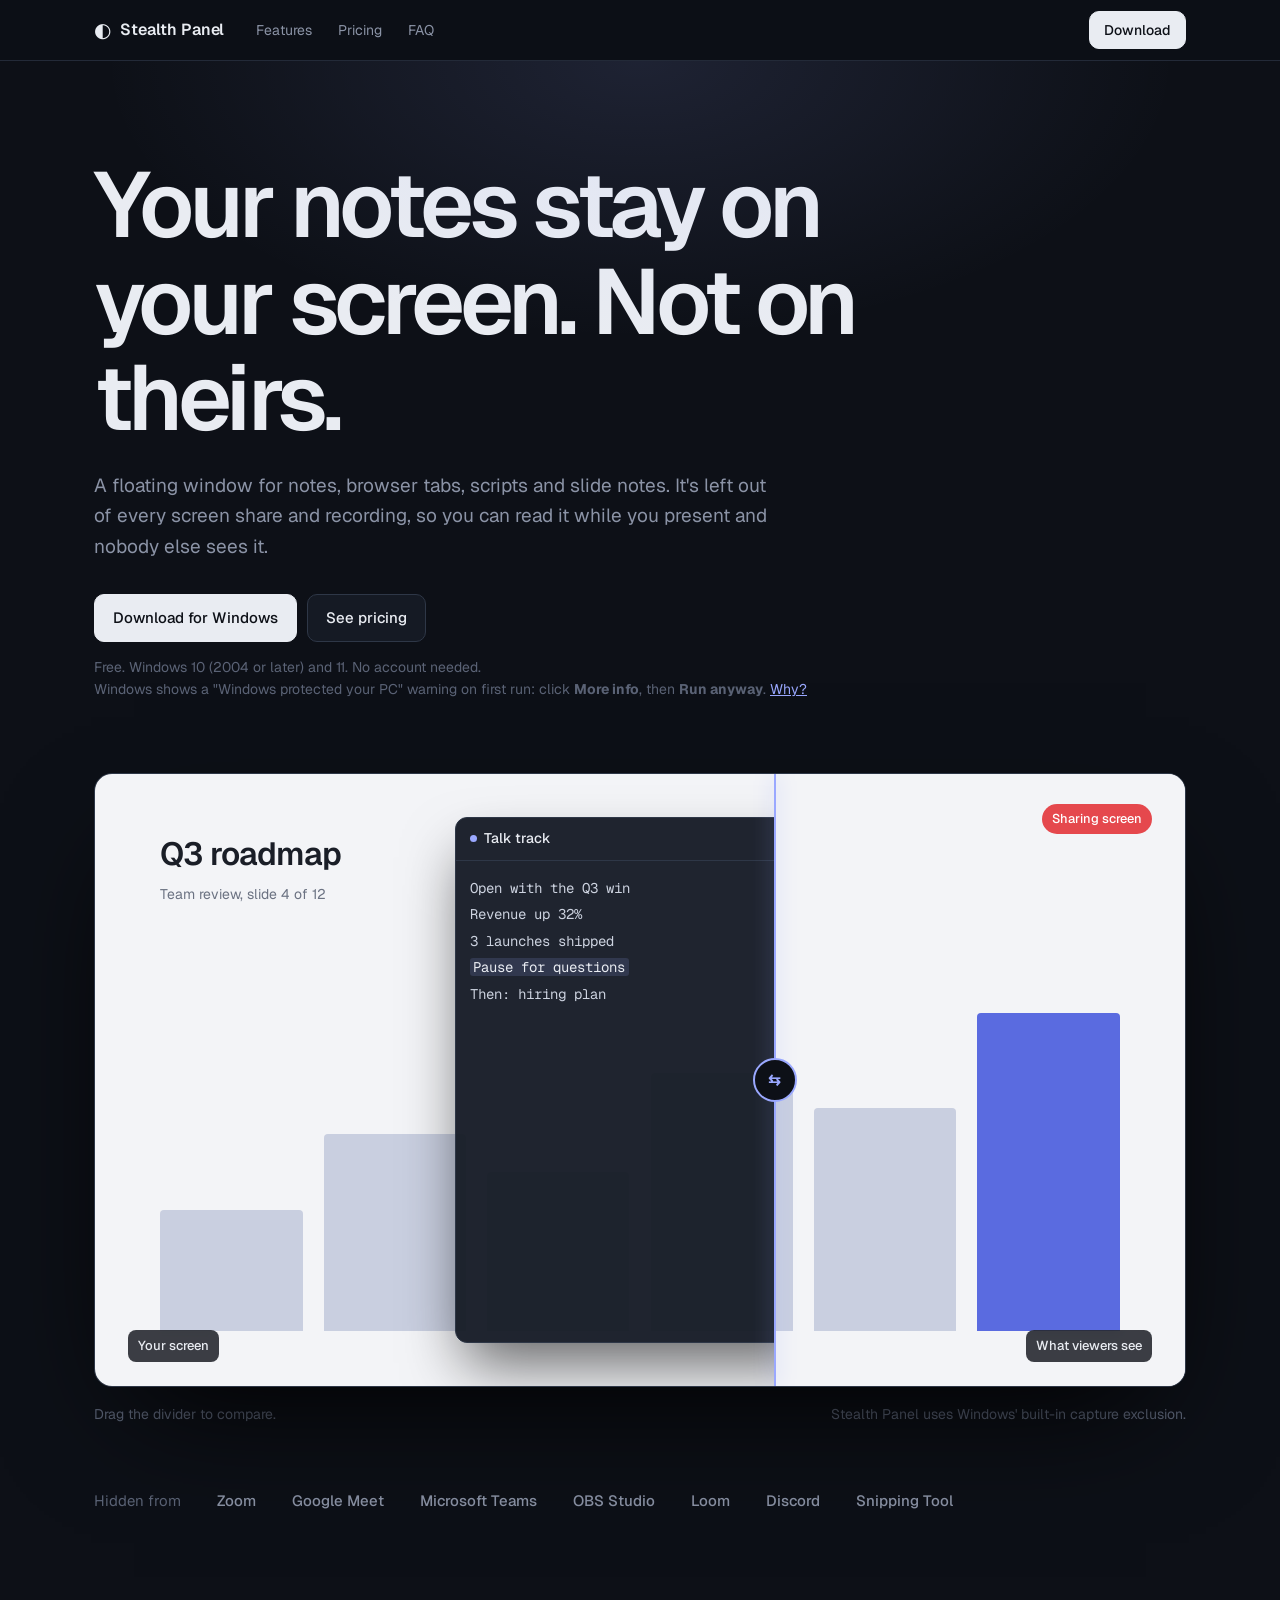
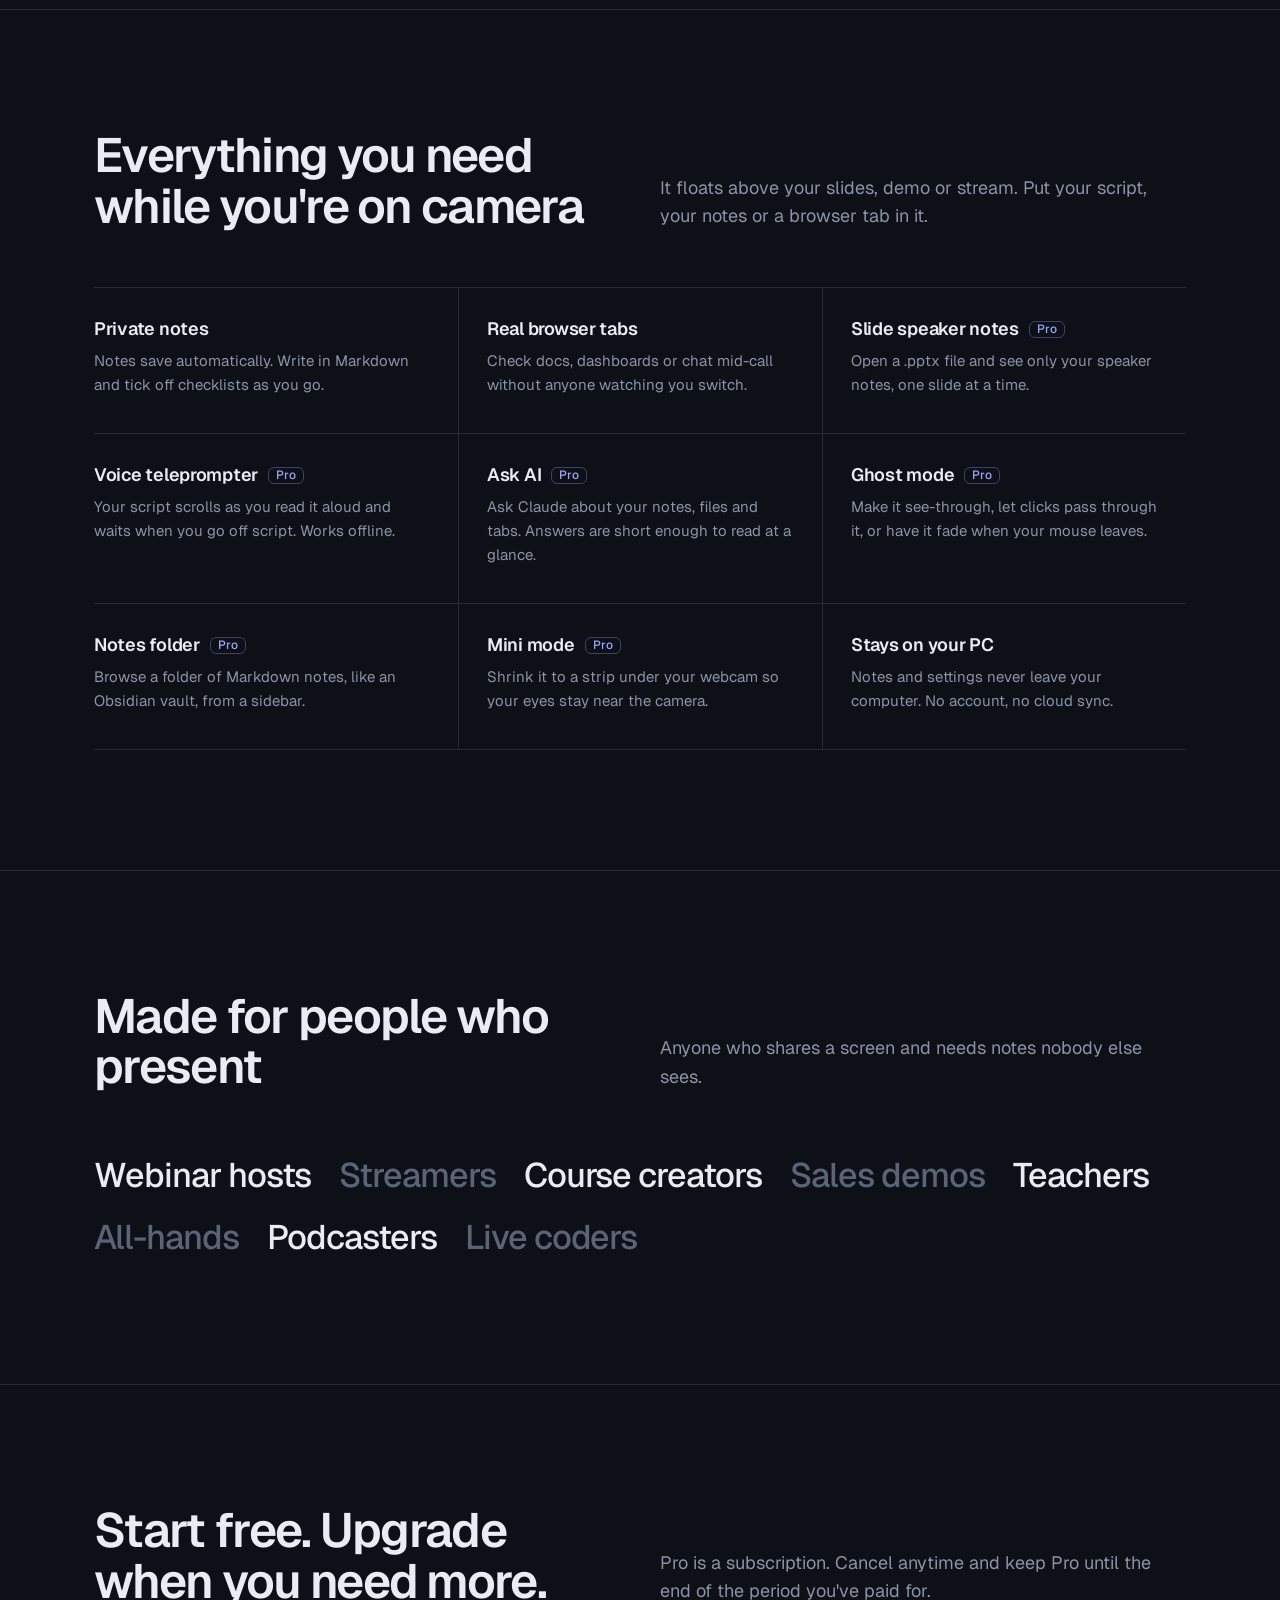
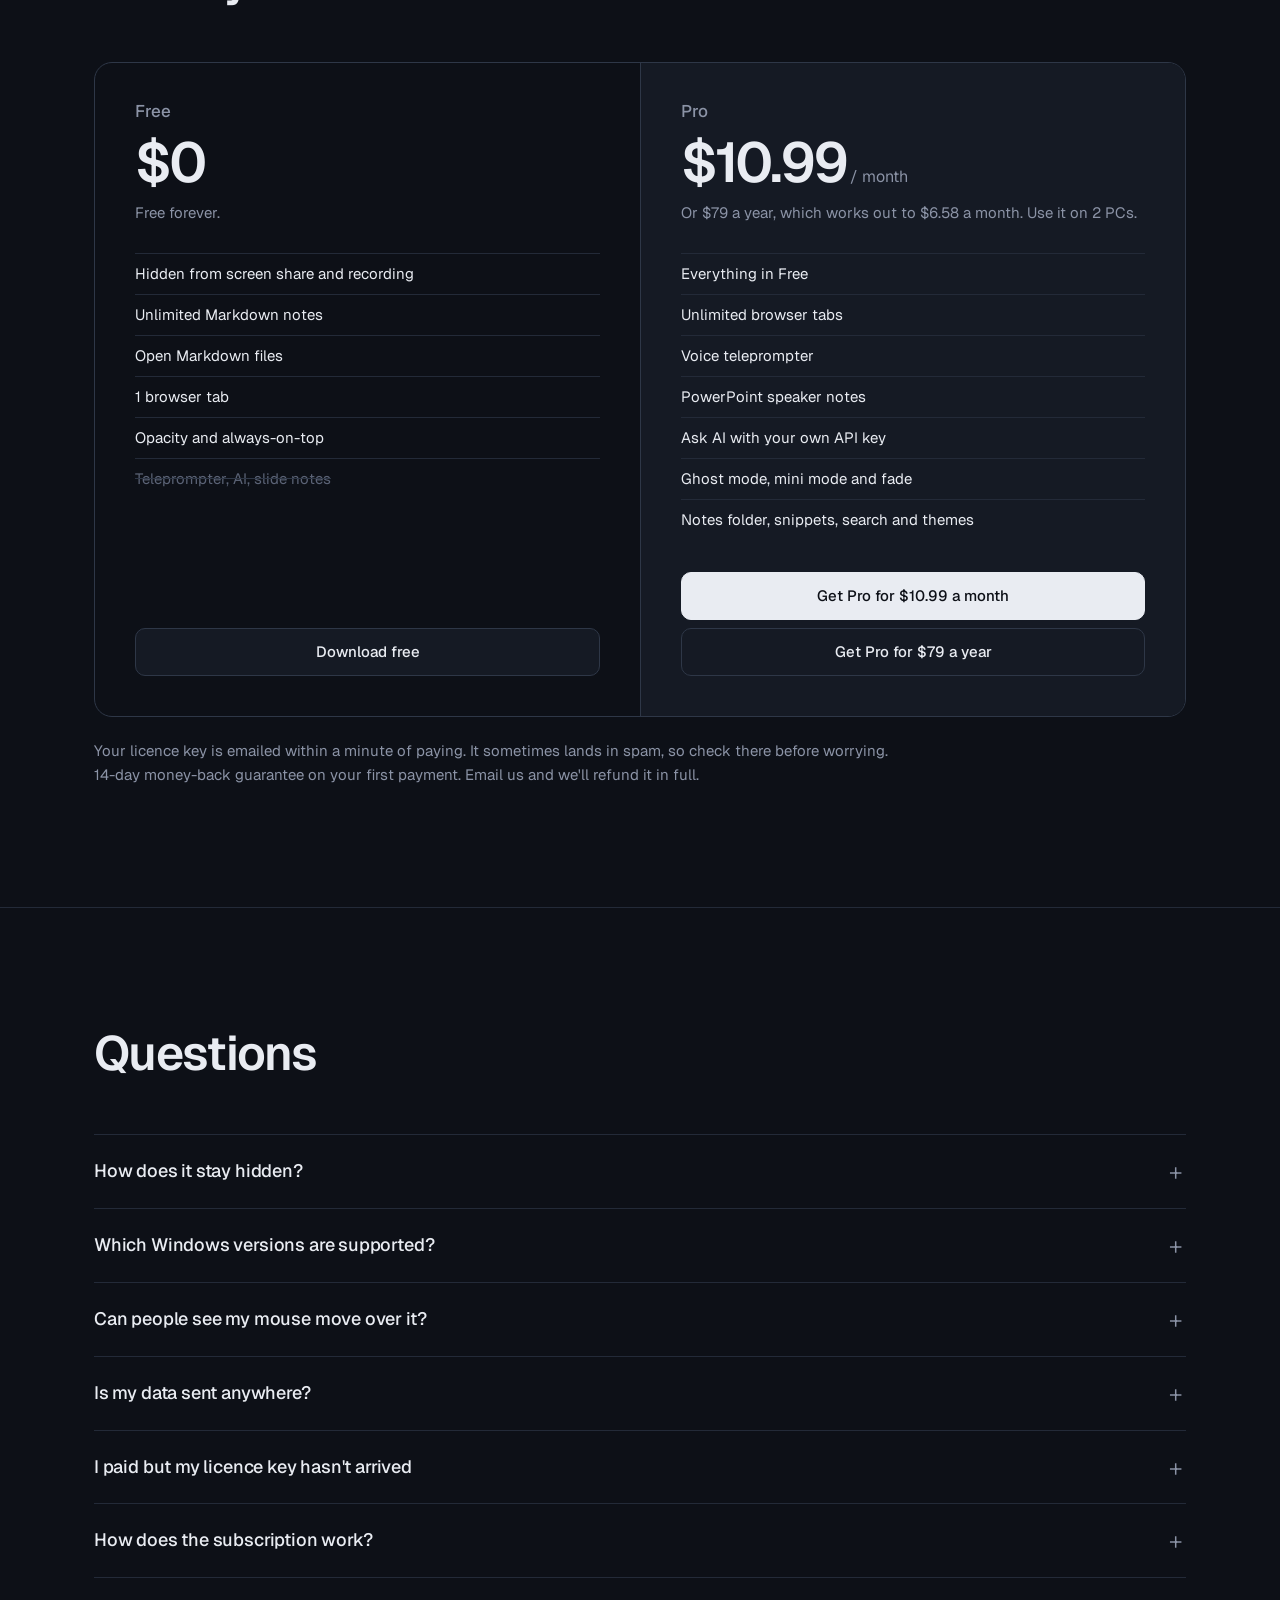
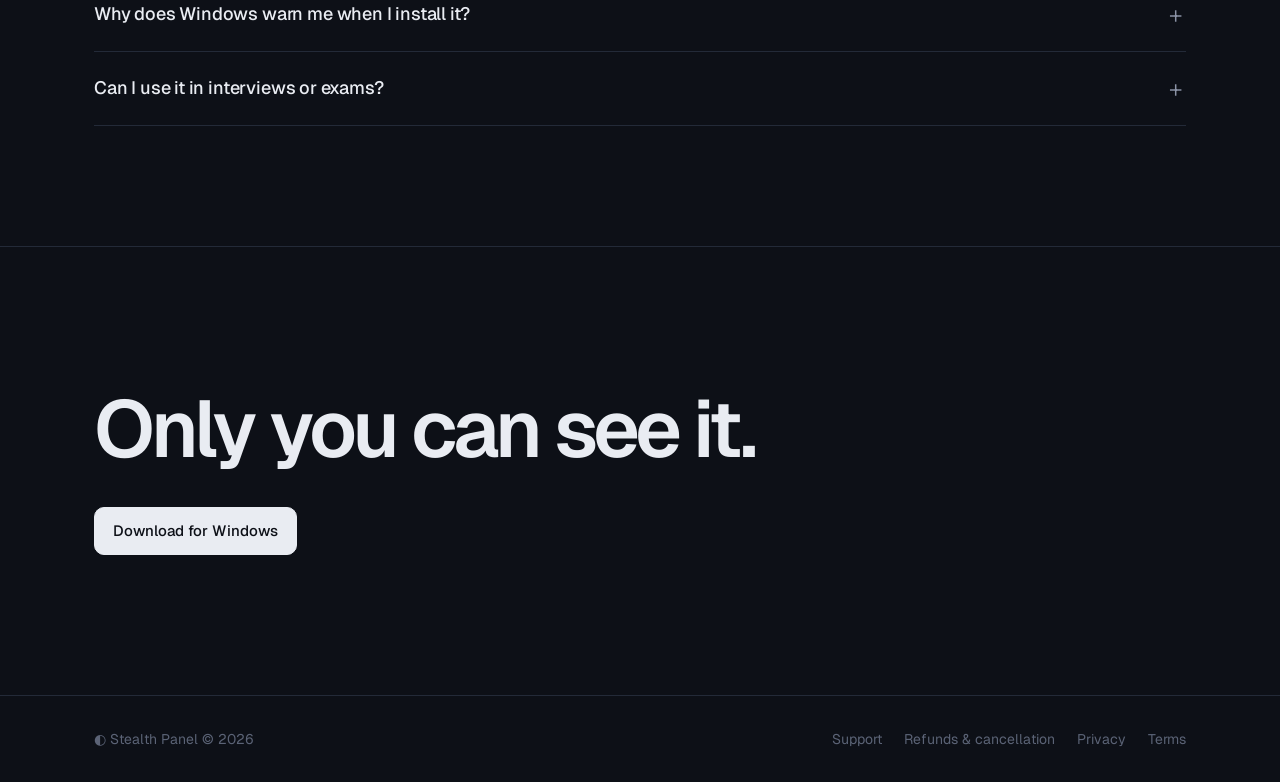
==== commit 116b5b44: "Update site" ====
--- a/index.html
+++ b/index.html
@@ -150,7 +150,7 @@
   <div class="wrap">
     <a class="logo" href="#"><b>◐</b> Stealth Panel</a>
     <div class="links"><a href="#features">Features</a><a href="#pricing">Pricing</a><a href="#faq">FAQ</a></div>
-    <a class="btn btn-primary" href="https://github.com/SavjeetSingh/stealthpanel/releases/latest">Download</a>
+    <a class="btn btn-primary" href="https://github.com/SavjeetSingh/stealthpanel/releases/download/v1.0.2/StealthPanel-Setup-1.0.2.exe">Download</a>
   </div>
 </nav>
 
@@ -159,7 +159,7 @@
     <h1>Your notes stay on your screen. Not on theirs.</h1>
     <p class="lede">A floating window for notes, browser tabs, scripts and slide notes. It's left out of every screen share and recording, so you can read it while you present and nobody else sees it.</p>
     <div class="ctas">
-      <a class="btn btn-primary" href="https://github.com/SavjeetSingh/stealthpanel/releases/latest">Download for Windows</a>
+      <a class="btn btn-primary" href="https://github.com/SavjeetSingh/stealthpanel/releases/download/v1.0.2/StealthPanel-Setup-1.0.2.exe">Download for Windows</a>
       <a class="btn" href="#pricing">See pricing</a>
     </div>
     <p class="note">Free. Windows 10 (2004 or later) and 11. No account needed.<br>Windows shows a "Windows protected your PC" warning on first run: click <b>More info</b>, then <b>Run anyway</b>. <a href="#smartscreen" style="color:var(--accent)">Why?</a></p>
@@ -229,7 +229,7 @@
           <li>Opacity and always-on-top</li>
           <li class="no">Teleprompter, AI, slide notes</li>
         </ul>
-        <div class="buy"><a class="btn" href="https://github.com/SavjeetSingh/stealthpanel/releases/latest">Download free</a></div>
+        <div class="buy"><a class="btn" href="https://github.com/SavjeetSingh/stealthpanel/releases/download/v1.0.2/StealthPanel-Setup-1.0.2.exe">Download free</a></div>
       </div>
       <div class="plan">
         <h3>Pro</h3>
@@ -274,7 +274,7 @@
 <section class="final">
   <div class="wrap">
     <h2>Only you can see it.</h2>
-    <a class="btn btn-primary" href="https://github.com/SavjeetSingh/stealthpanel/releases/latest">Download for Windows</a>
+    <a class="btn btn-primary" href="https://github.com/SavjeetSingh/stealthpanel/releases/download/v1.0.2/StealthPanel-Setup-1.0.2.exe">Download for Windows</a>
   </div>
 </section>
 
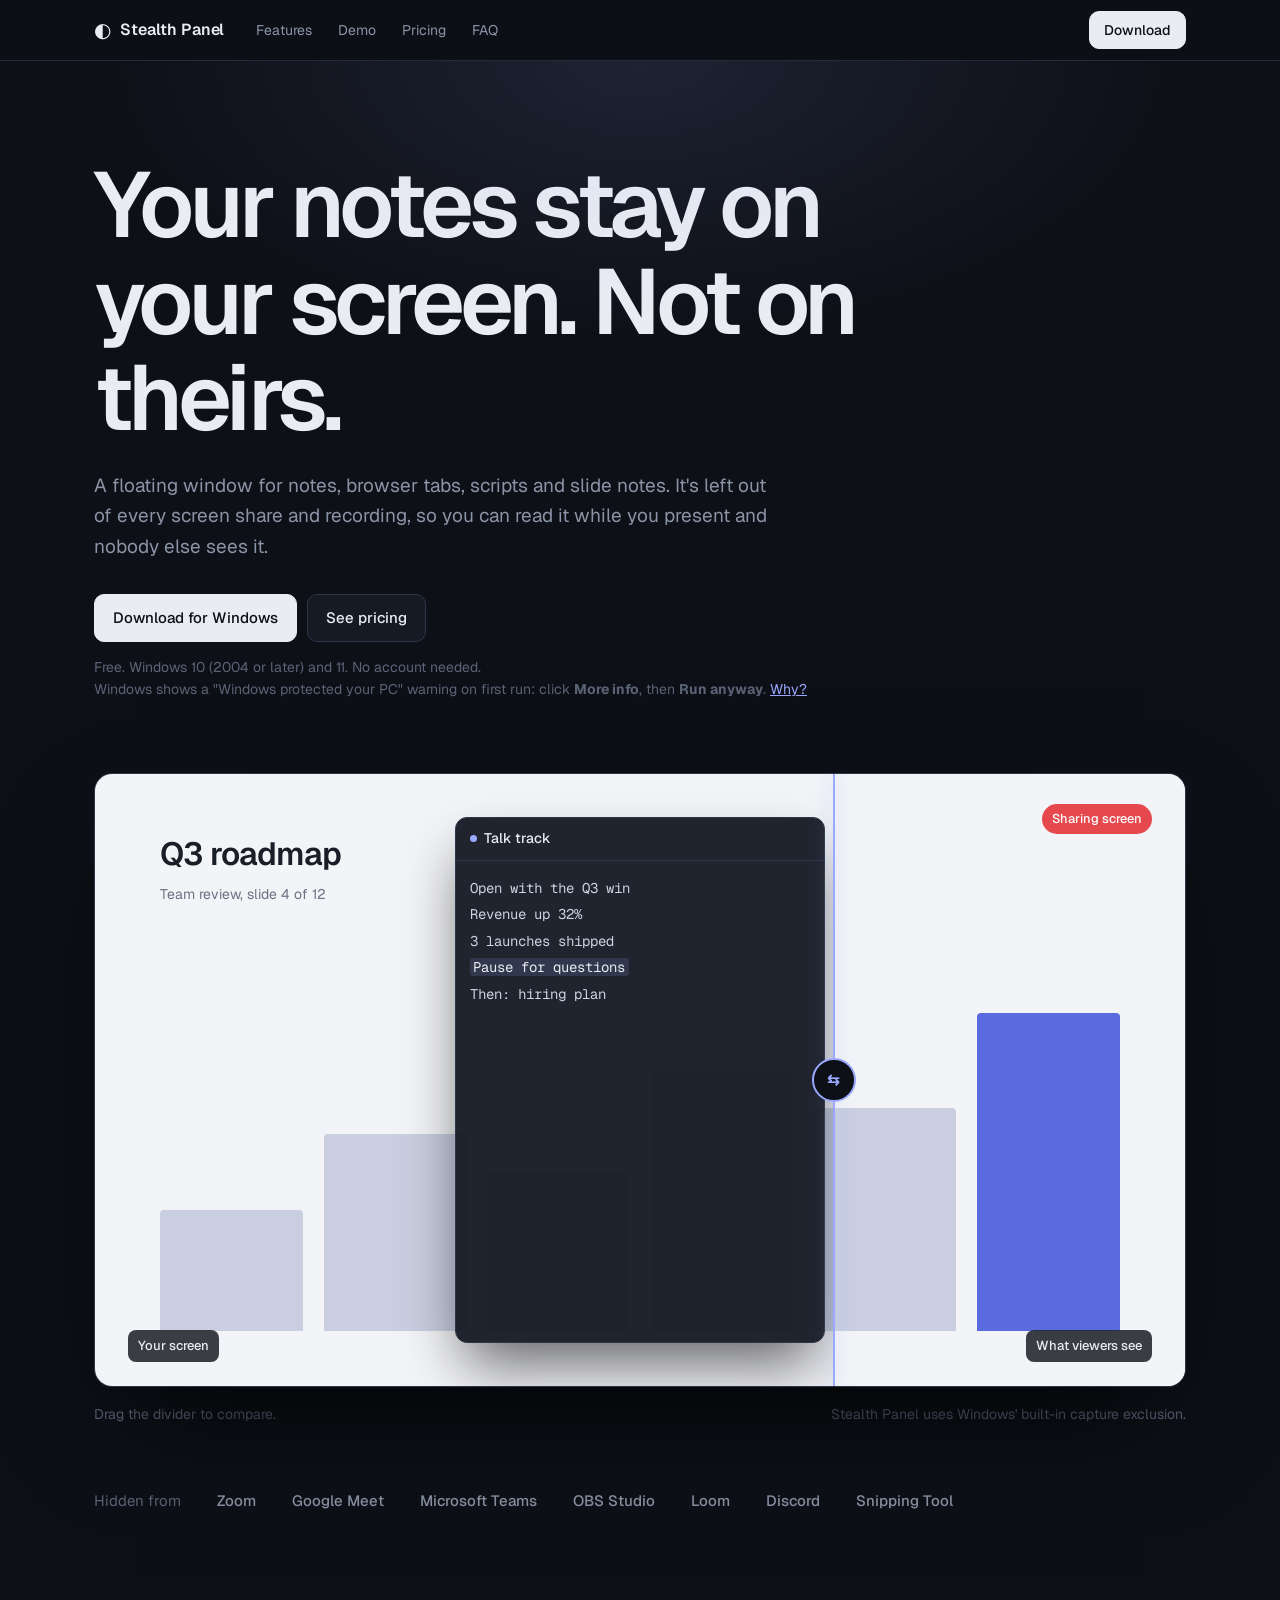
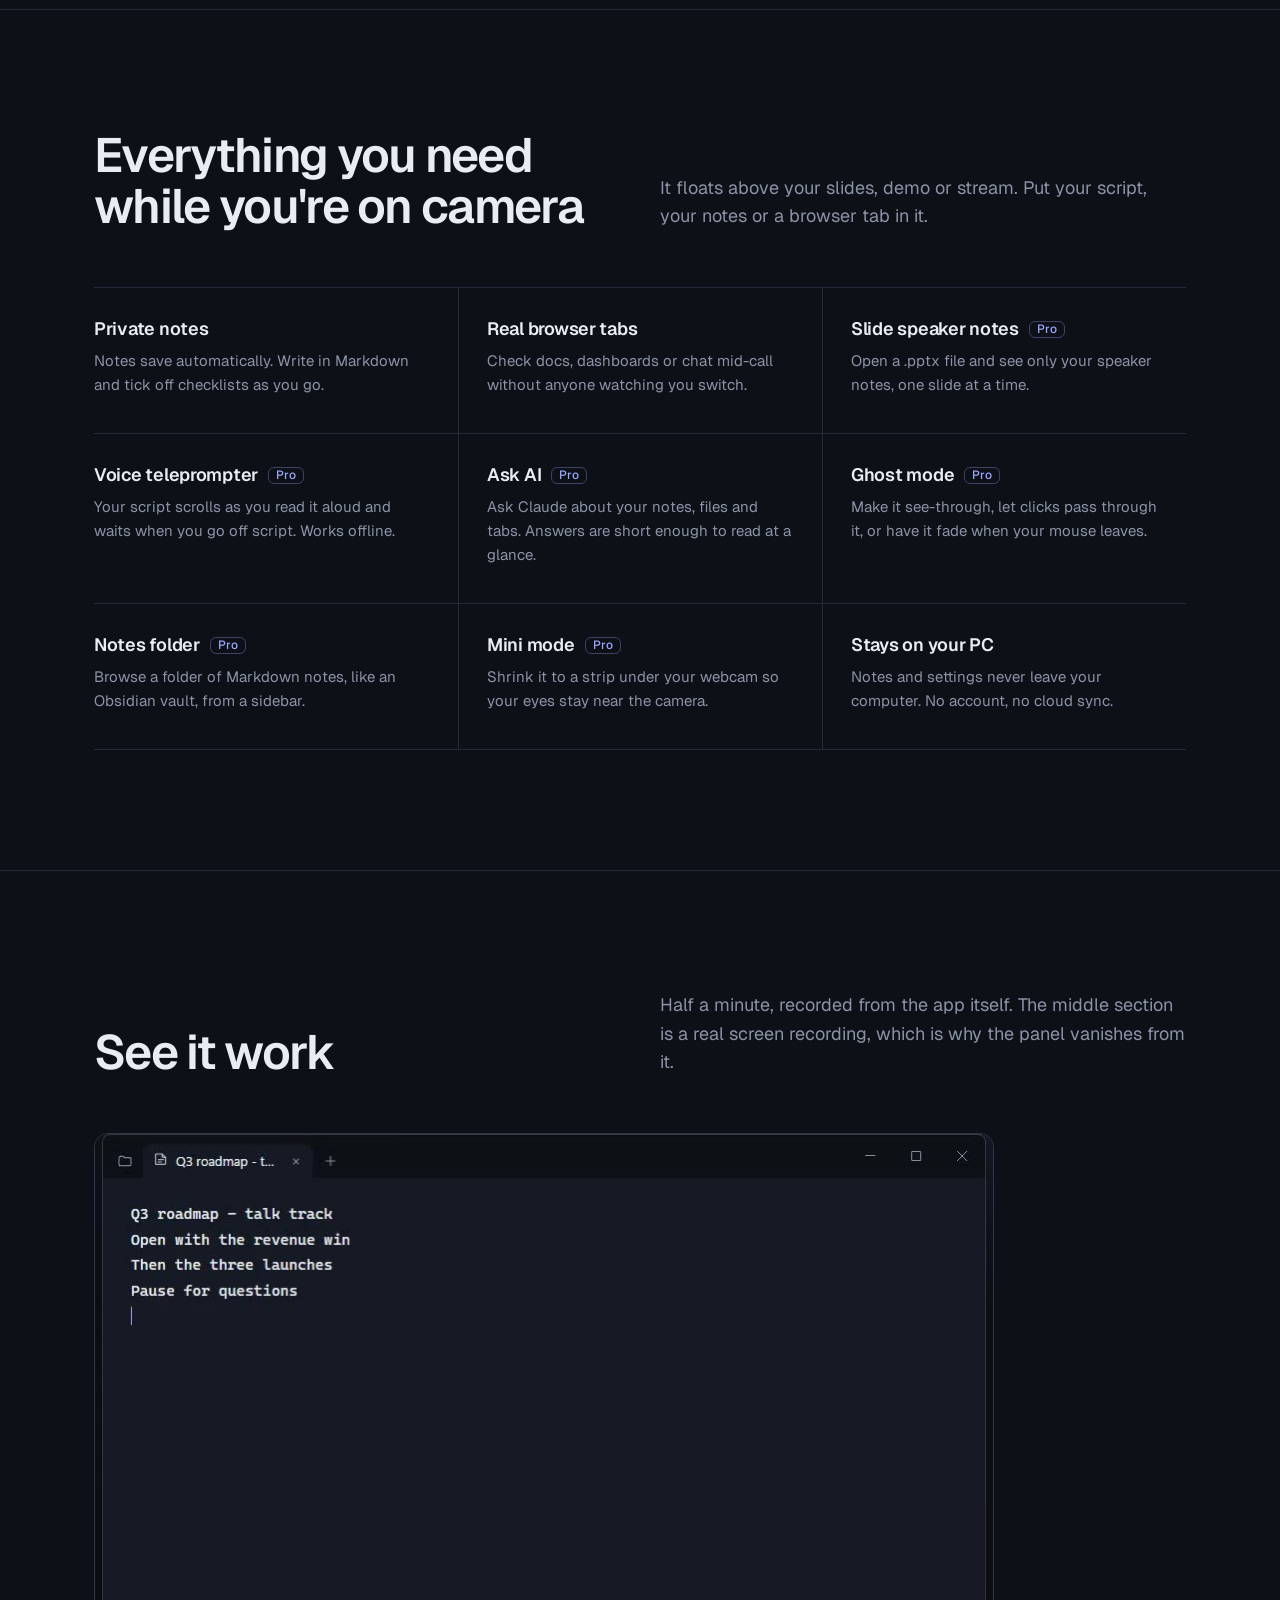
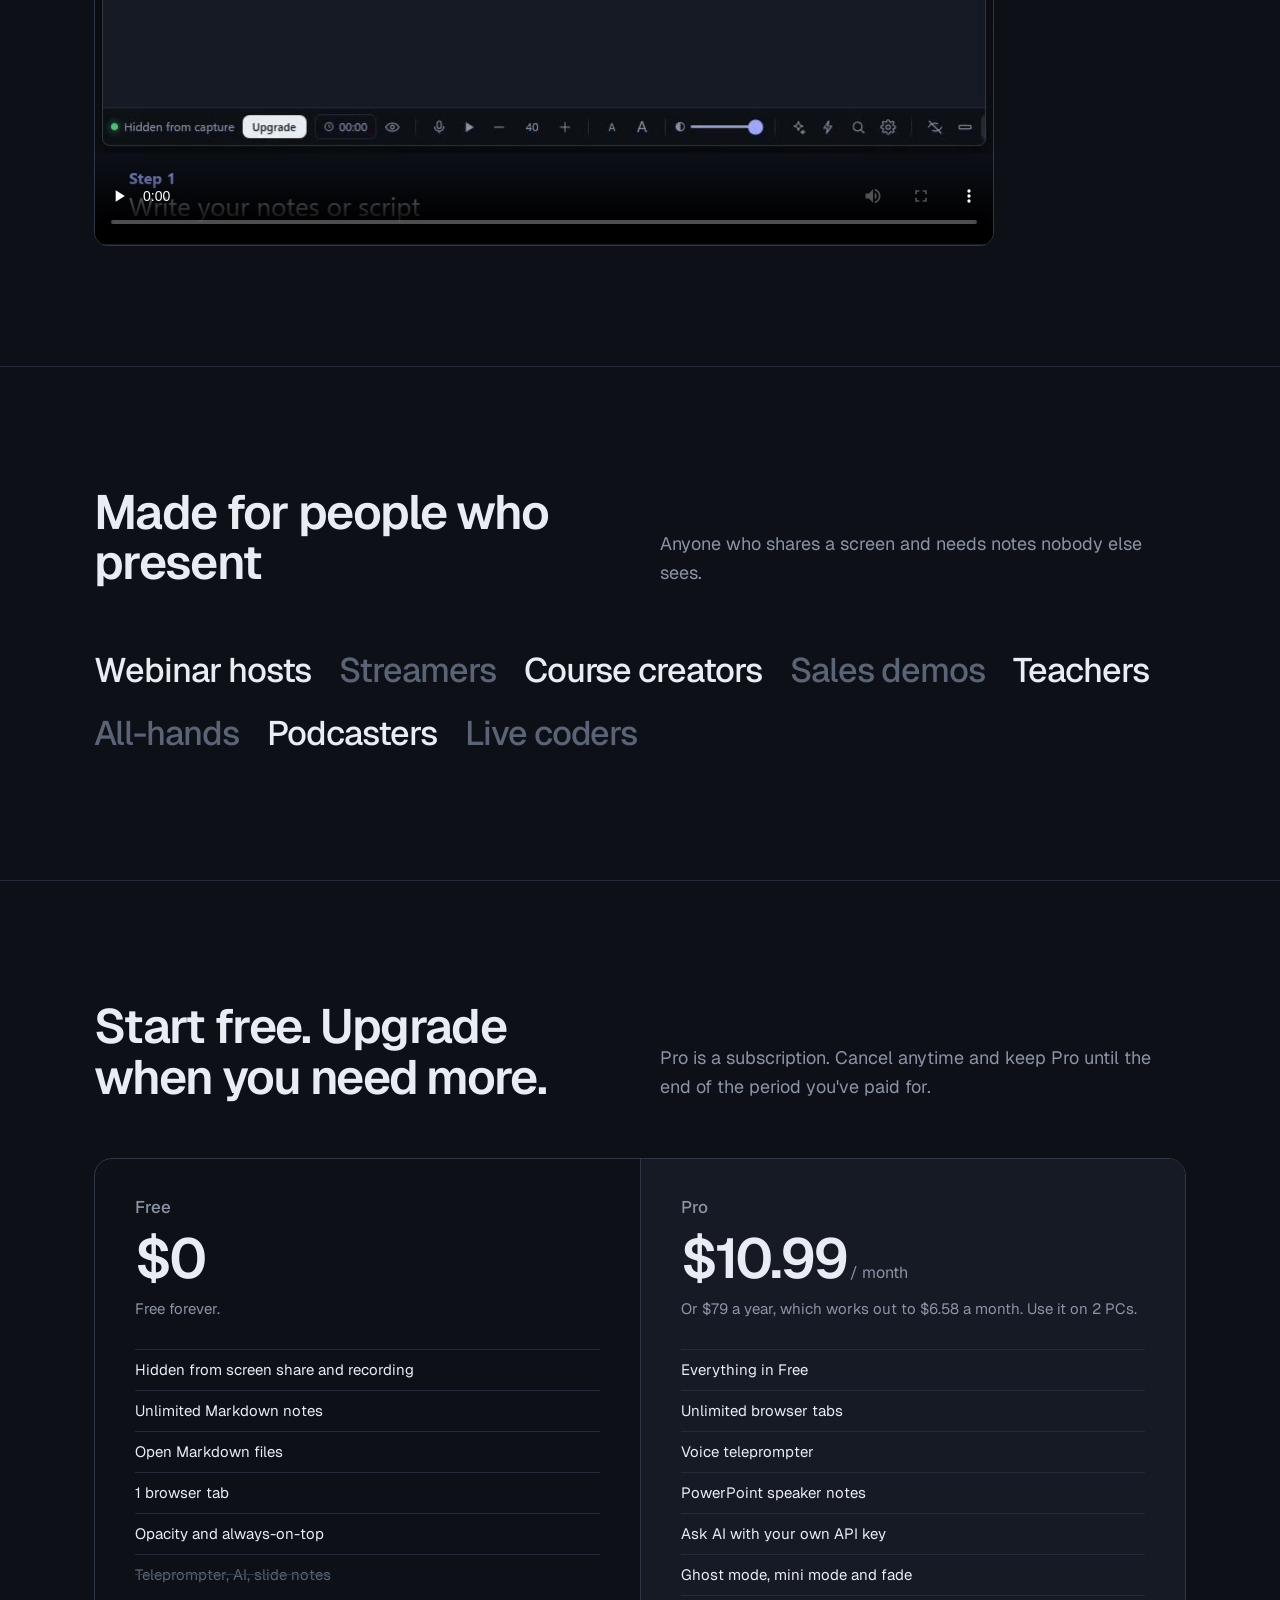
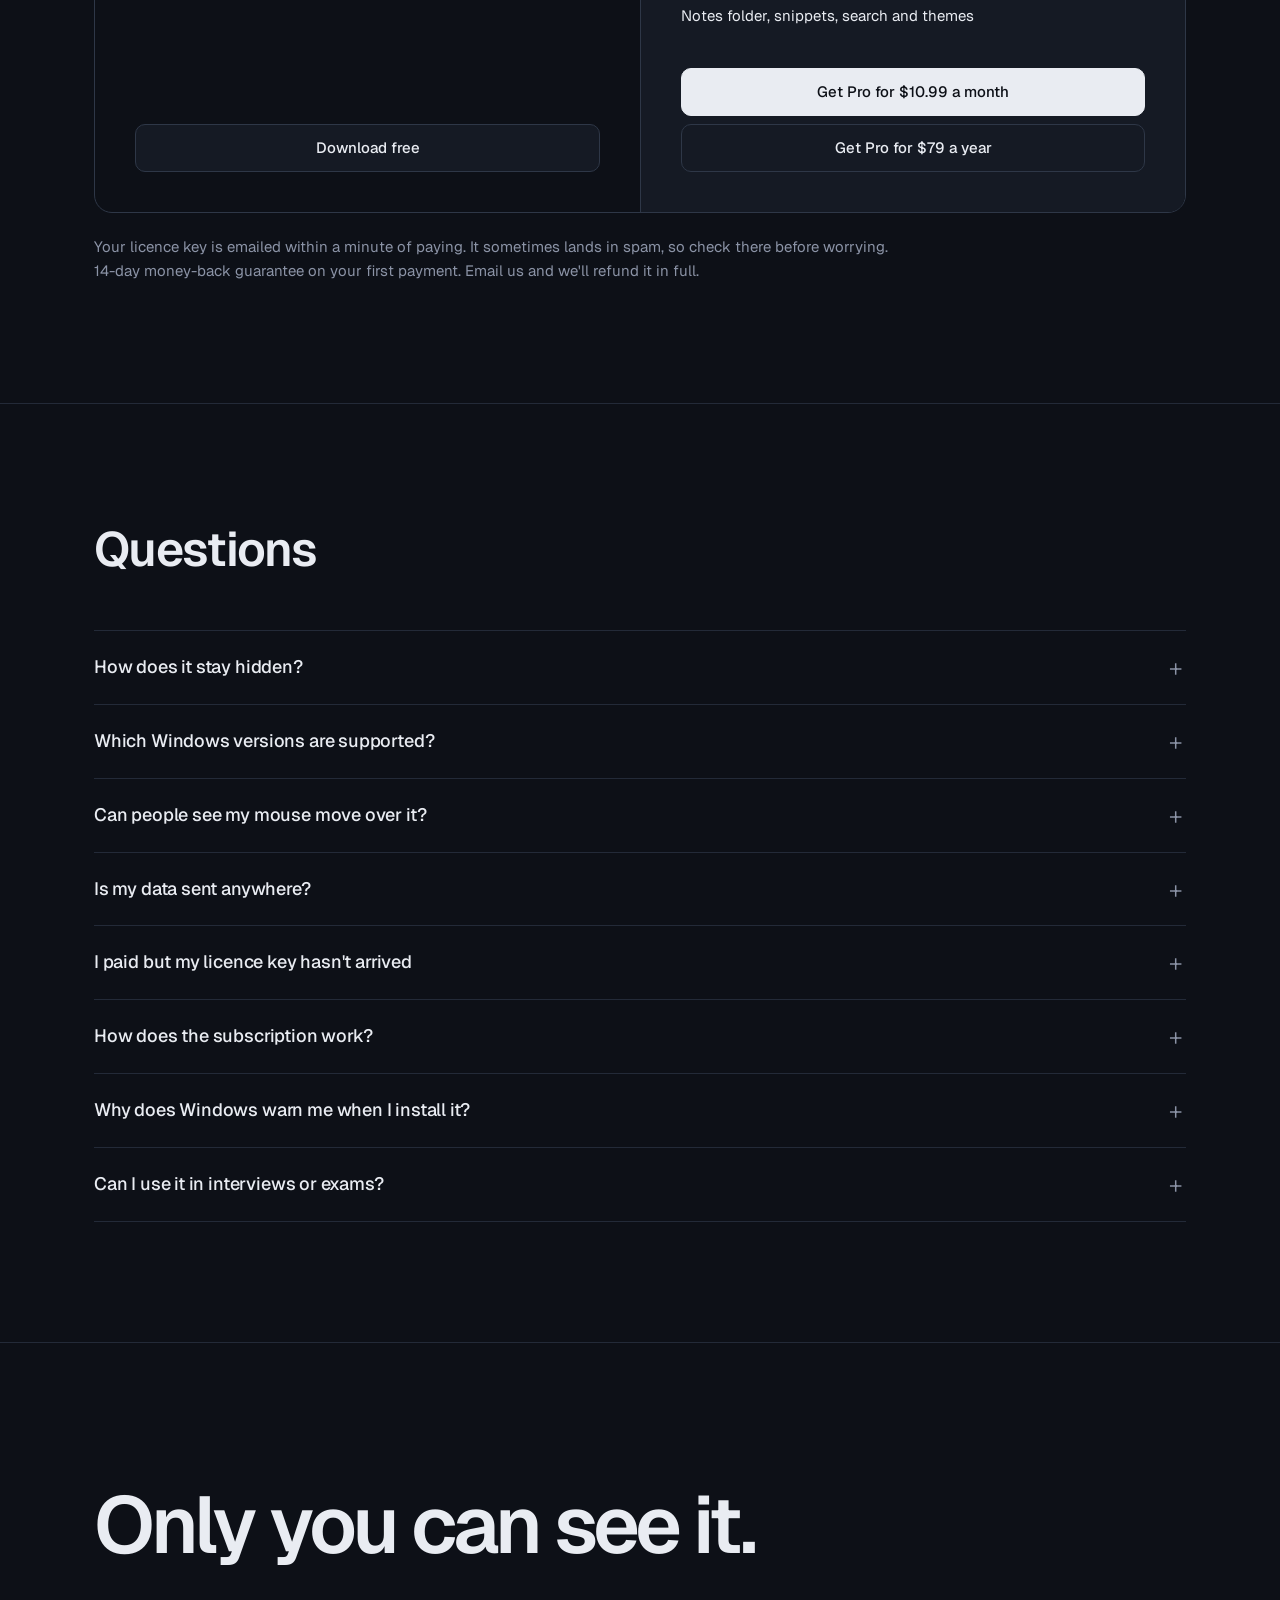
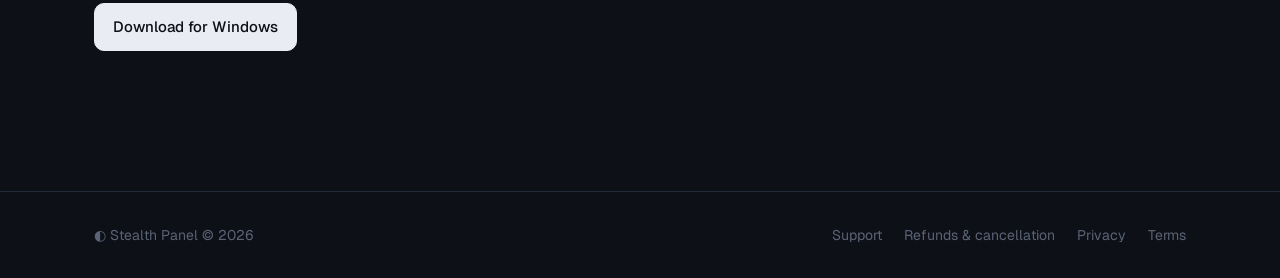
==== commit 2a817a63: "Update site" ====
--- a/index.html
+++ b/index.html
@@ -93,6 +93,7 @@
   .feat p { color:var(--dim); margin-top:10px; font-size:15px; max-width:34ch; }
   .pro { font-size:12px; font-weight:500; letter-spacing:0; color:var(--accent); border:1px solid #9aa8ff55; padding:1px 7px; border-radius:6px; }
 
+  .tut { width:100%; max-width:900px; border:1px solid var(--line2); border-radius:14px; background:var(--surface); display:block; }
   .who { display:flex; flex-wrap:wrap; gap:8px 28px; font-size:clamp(22px, 3vw, 34px); font-weight:500; letter-spacing:-.03em; color:var(--faint); }
   .who span:nth-child(odd) { color:var(--text); }
 
@@ -149,7 +150,7 @@
 <nav>
   <div class="wrap">
     <a class="logo" href="#"><b>◐</b> Stealth Panel</a>
-    <div class="links"><a href="#features">Features</a><a href="#pricing">Pricing</a><a href="#faq">FAQ</a></div>
+    <div class="links"><a href="#features">Features</a><a href="#tutorial">Demo</a><a href="#pricing">Pricing</a><a href="#faq">FAQ</a></div>
     <a class="btn btn-primary" href="https://github.com/SavjeetSingh/stealthpanel/releases/download/v1.0.2/StealthPanel-Setup-1.0.2.exe">Download</a>
   </div>
 </nav>
@@ -203,6 +204,16 @@
       <div class="feat"><h3>Mini mode <span class="pro">Pro</span></h3><p>Shrink it to a strip under your webcam so your eyes stay near the camera.</p></div>
       <div class="feat"><h3>Stays on your PC</h3><p>Notes and settings never leave your computer. No account, no cloud sync.</p></div>
     </div>
+  </div>
+</section>
+
+<section id="tutorial">
+  <div class="wrap">
+    <div class="head">
+      <h2>See it work</h2>
+      <p>Half a minute, recorded from the app itself. The middle section is a real screen recording, which is why the panel vanishes from it.</p>
+    </div>
+    <video class="tut" src="tutorial.mp4" poster="tutorial.jpg" controls preload="none" playsinline aria-label="Stealth Panel tutorial"></video>
   </div>
 </section>
 
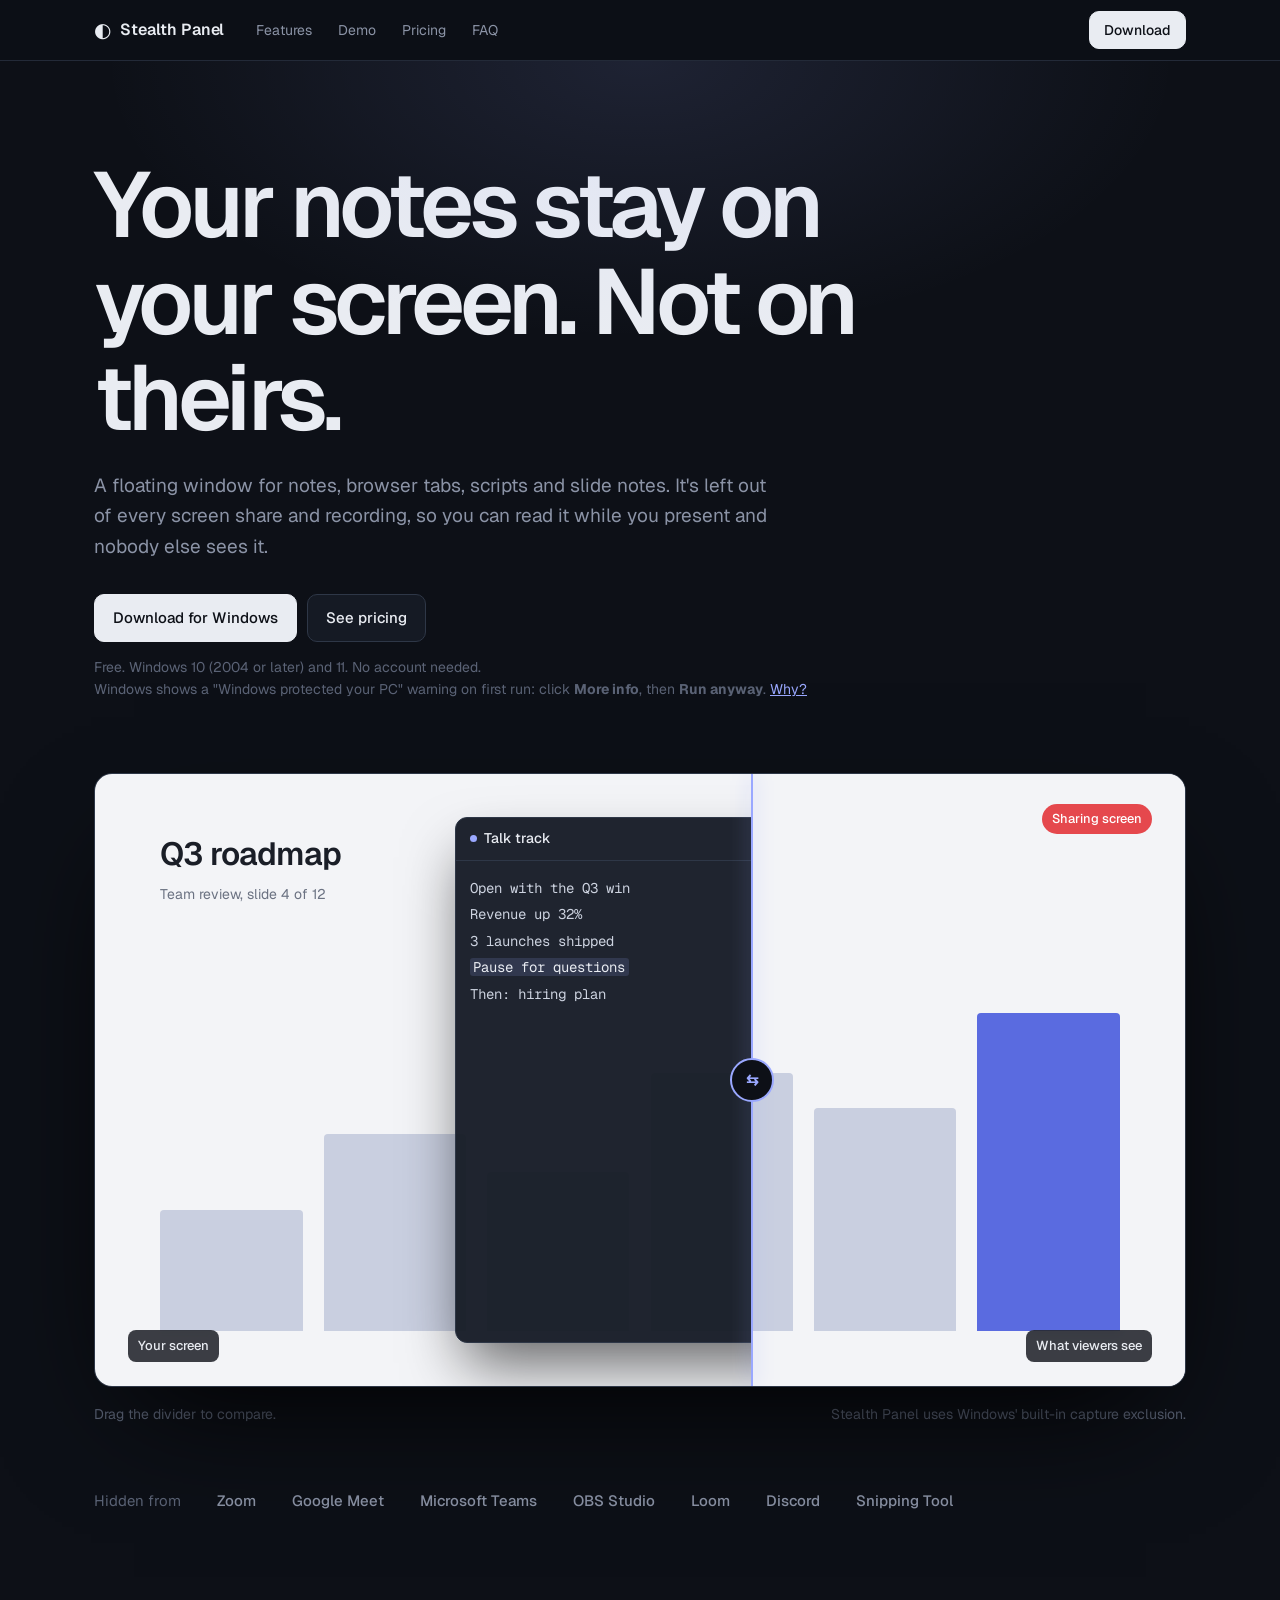
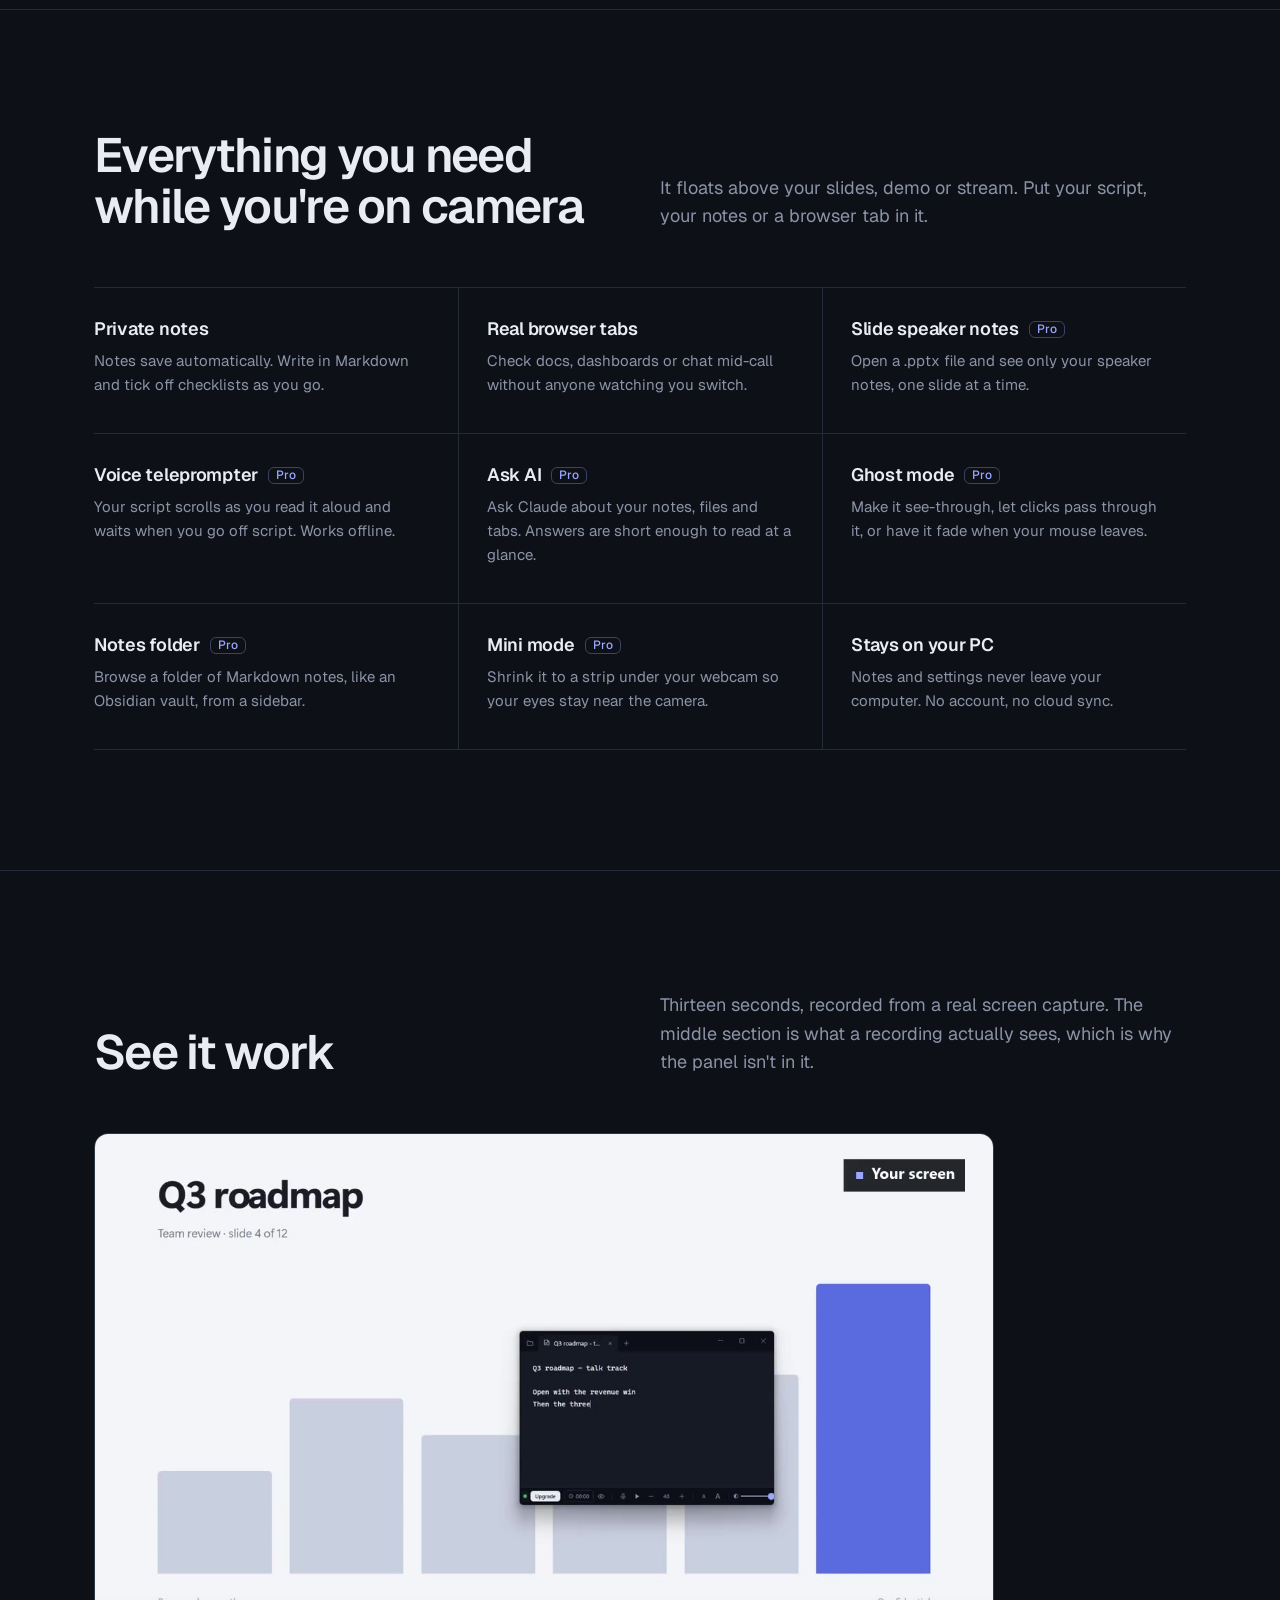
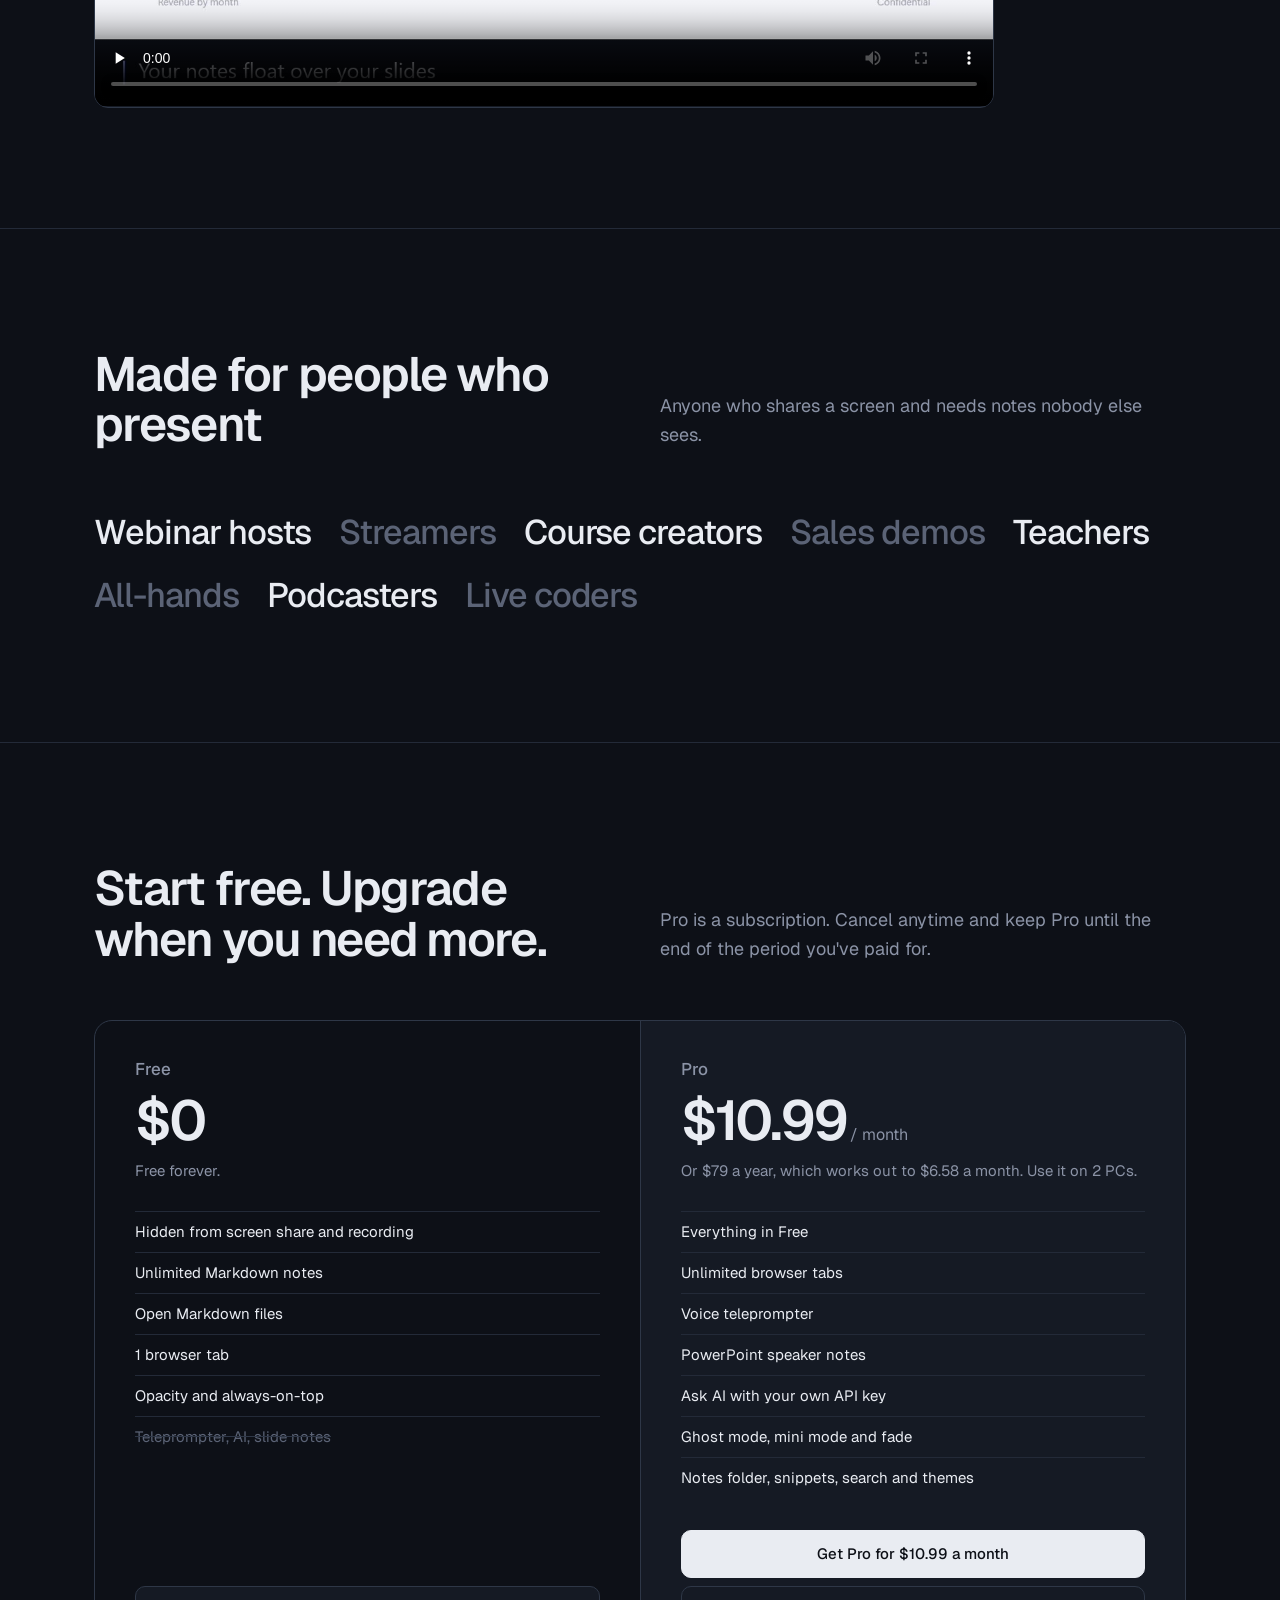
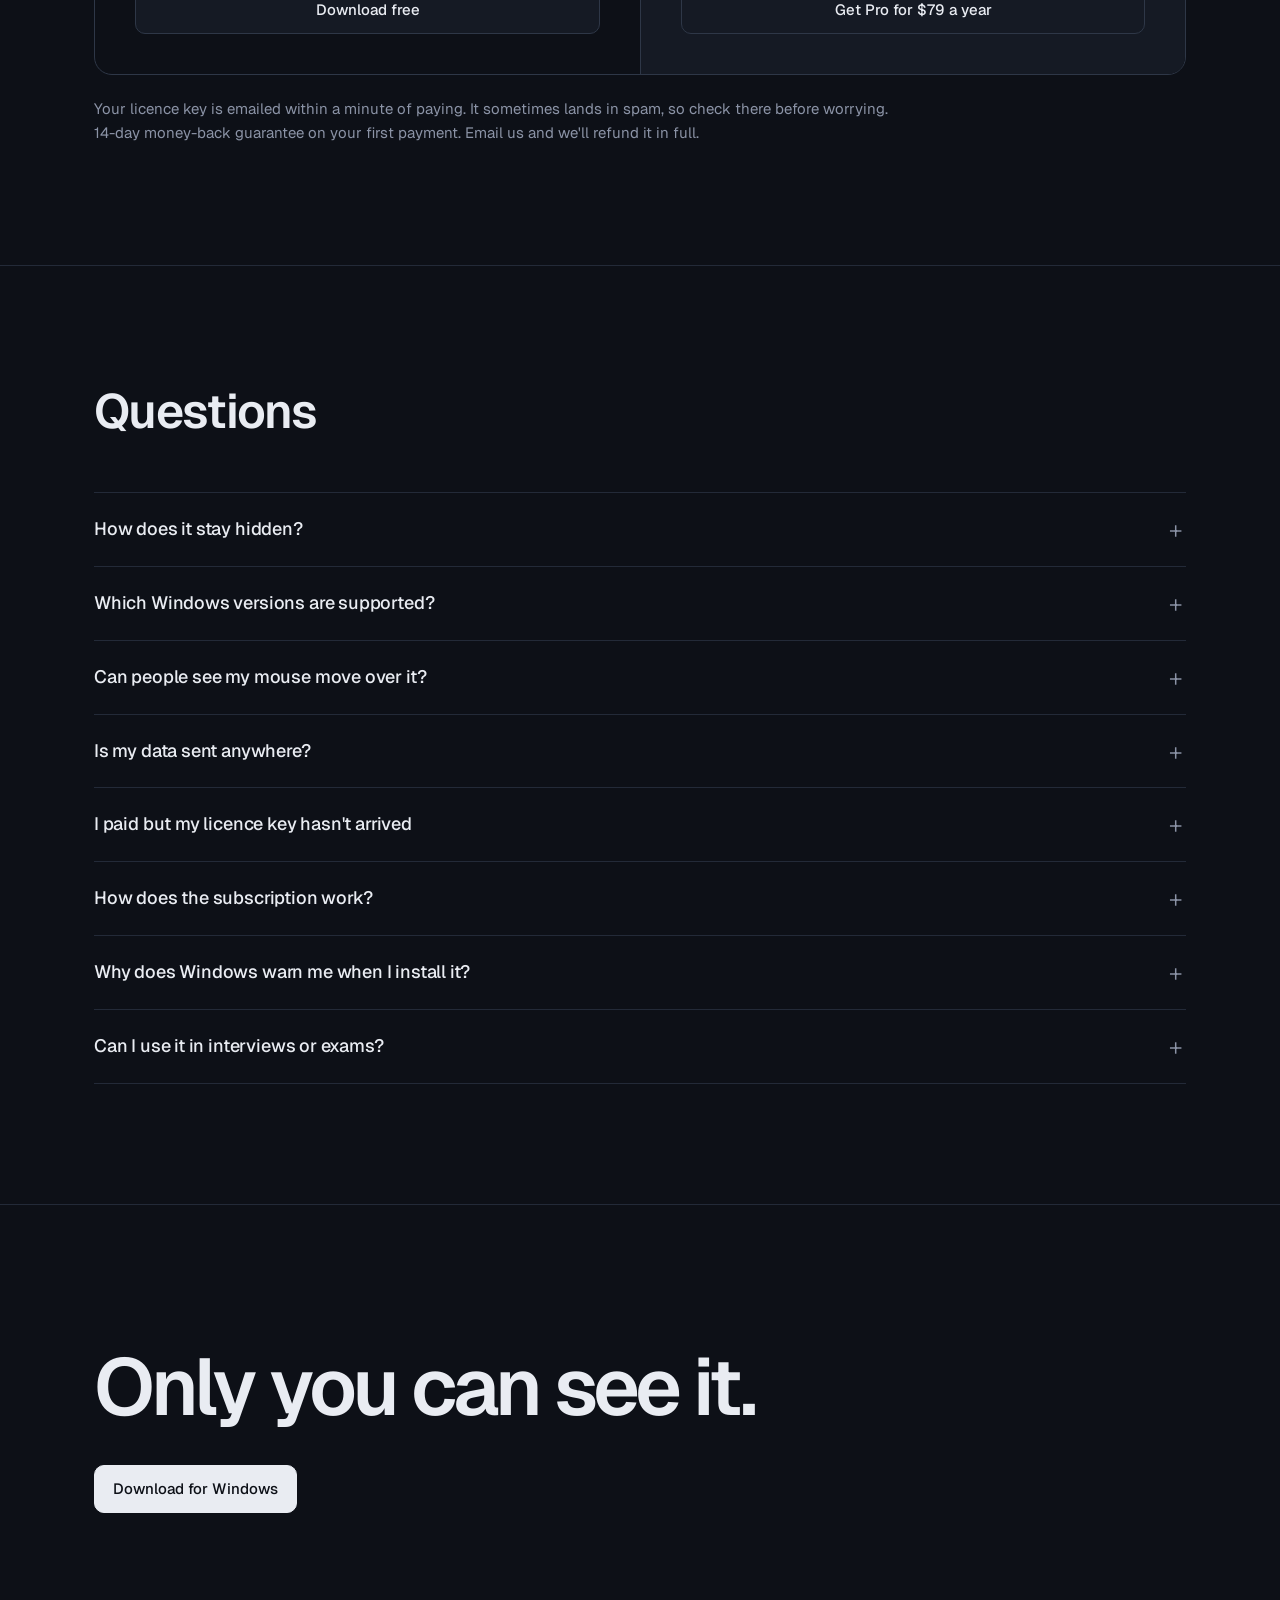
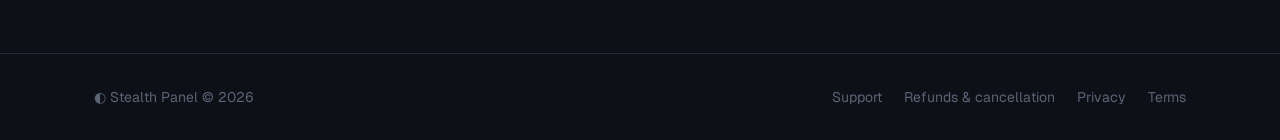
==== commit 3c688d1d: "Update site" ====
--- a/index.html
+++ b/index.html
@@ -211,7 +211,7 @@
   <div class="wrap">
     <div class="head">
       <h2>See it work</h2>
-      <p>Half a minute, recorded from the app itself. The middle section is a real screen recording, which is why the panel vanishes from it.</p>
+      <p>Thirteen seconds, recorded from a real screen capture. The middle section is what a recording actually sees, which is why the panel isn't in it.</p>
     </div>
     <video class="tut" src="tutorial.mp4" poster="tutorial.jpg" controls preload="none" playsinline aria-label="Stealth Panel tutorial"></video>
   </div>
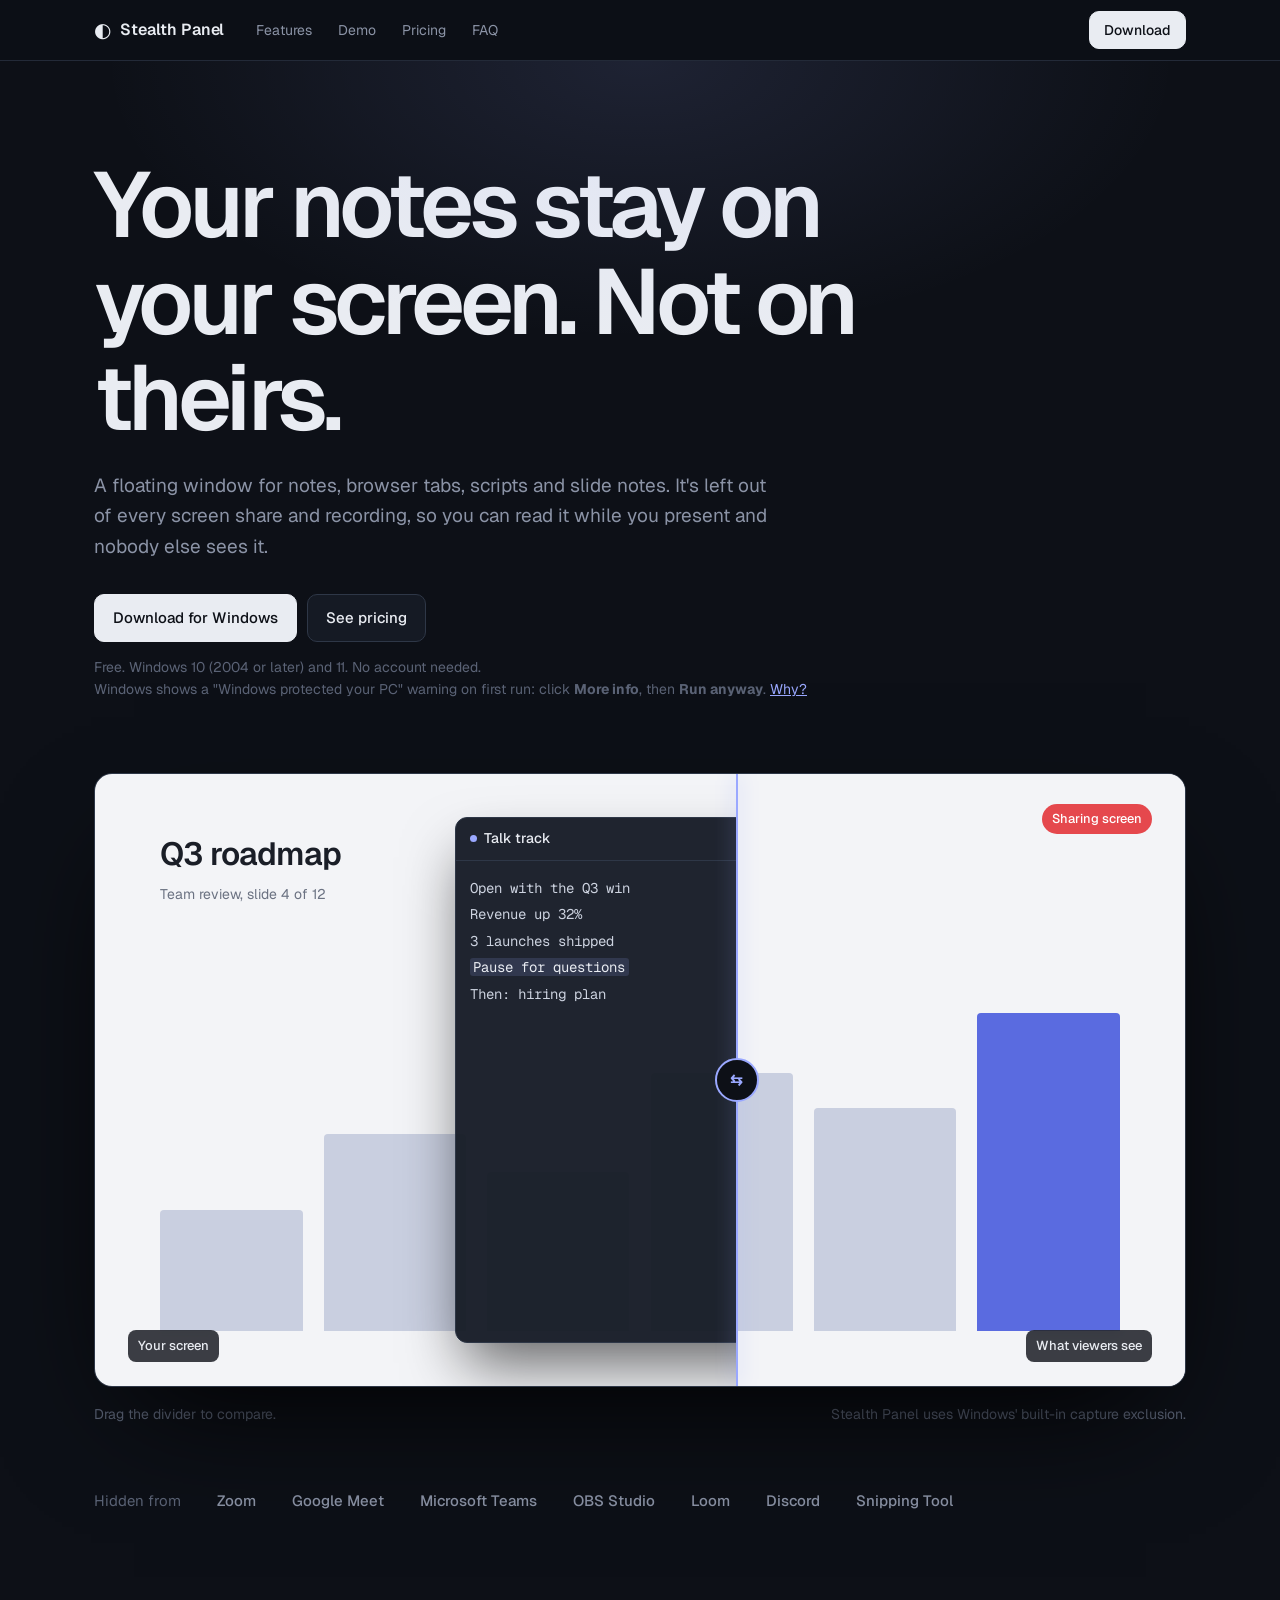
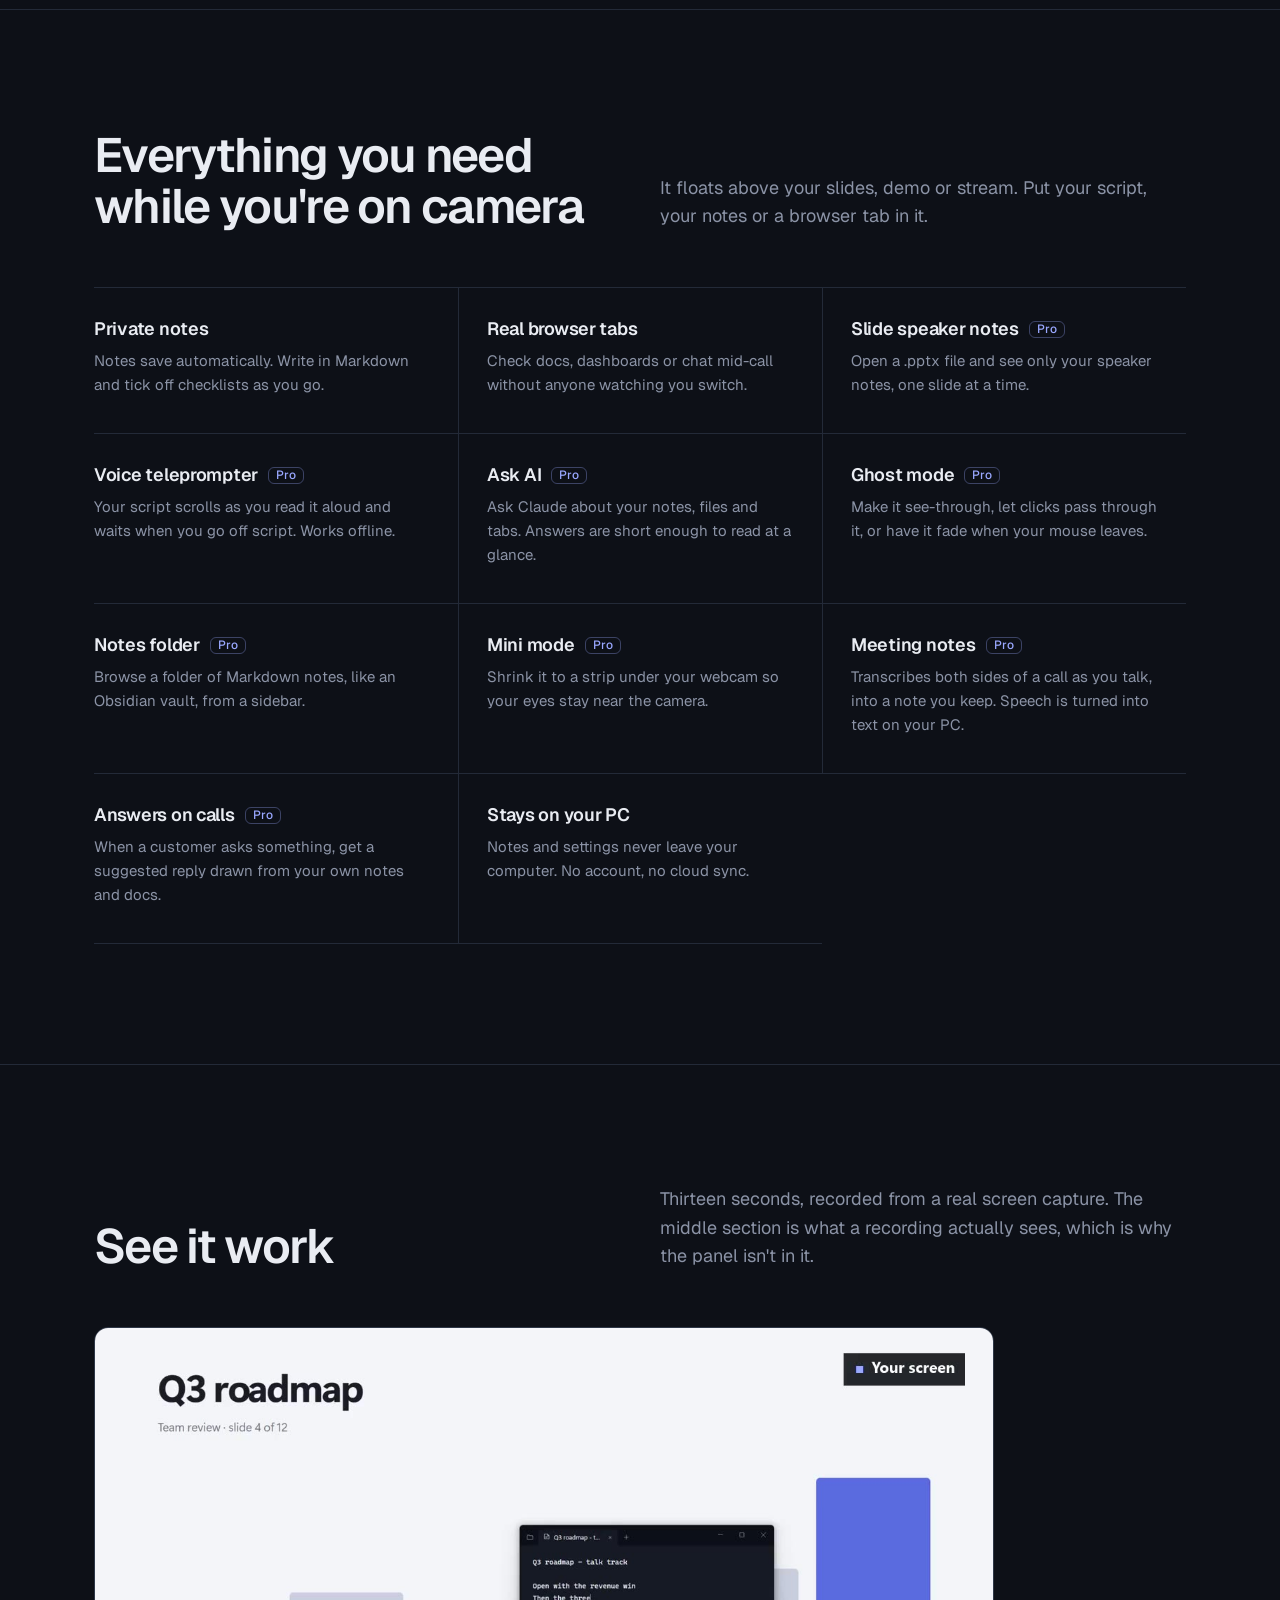
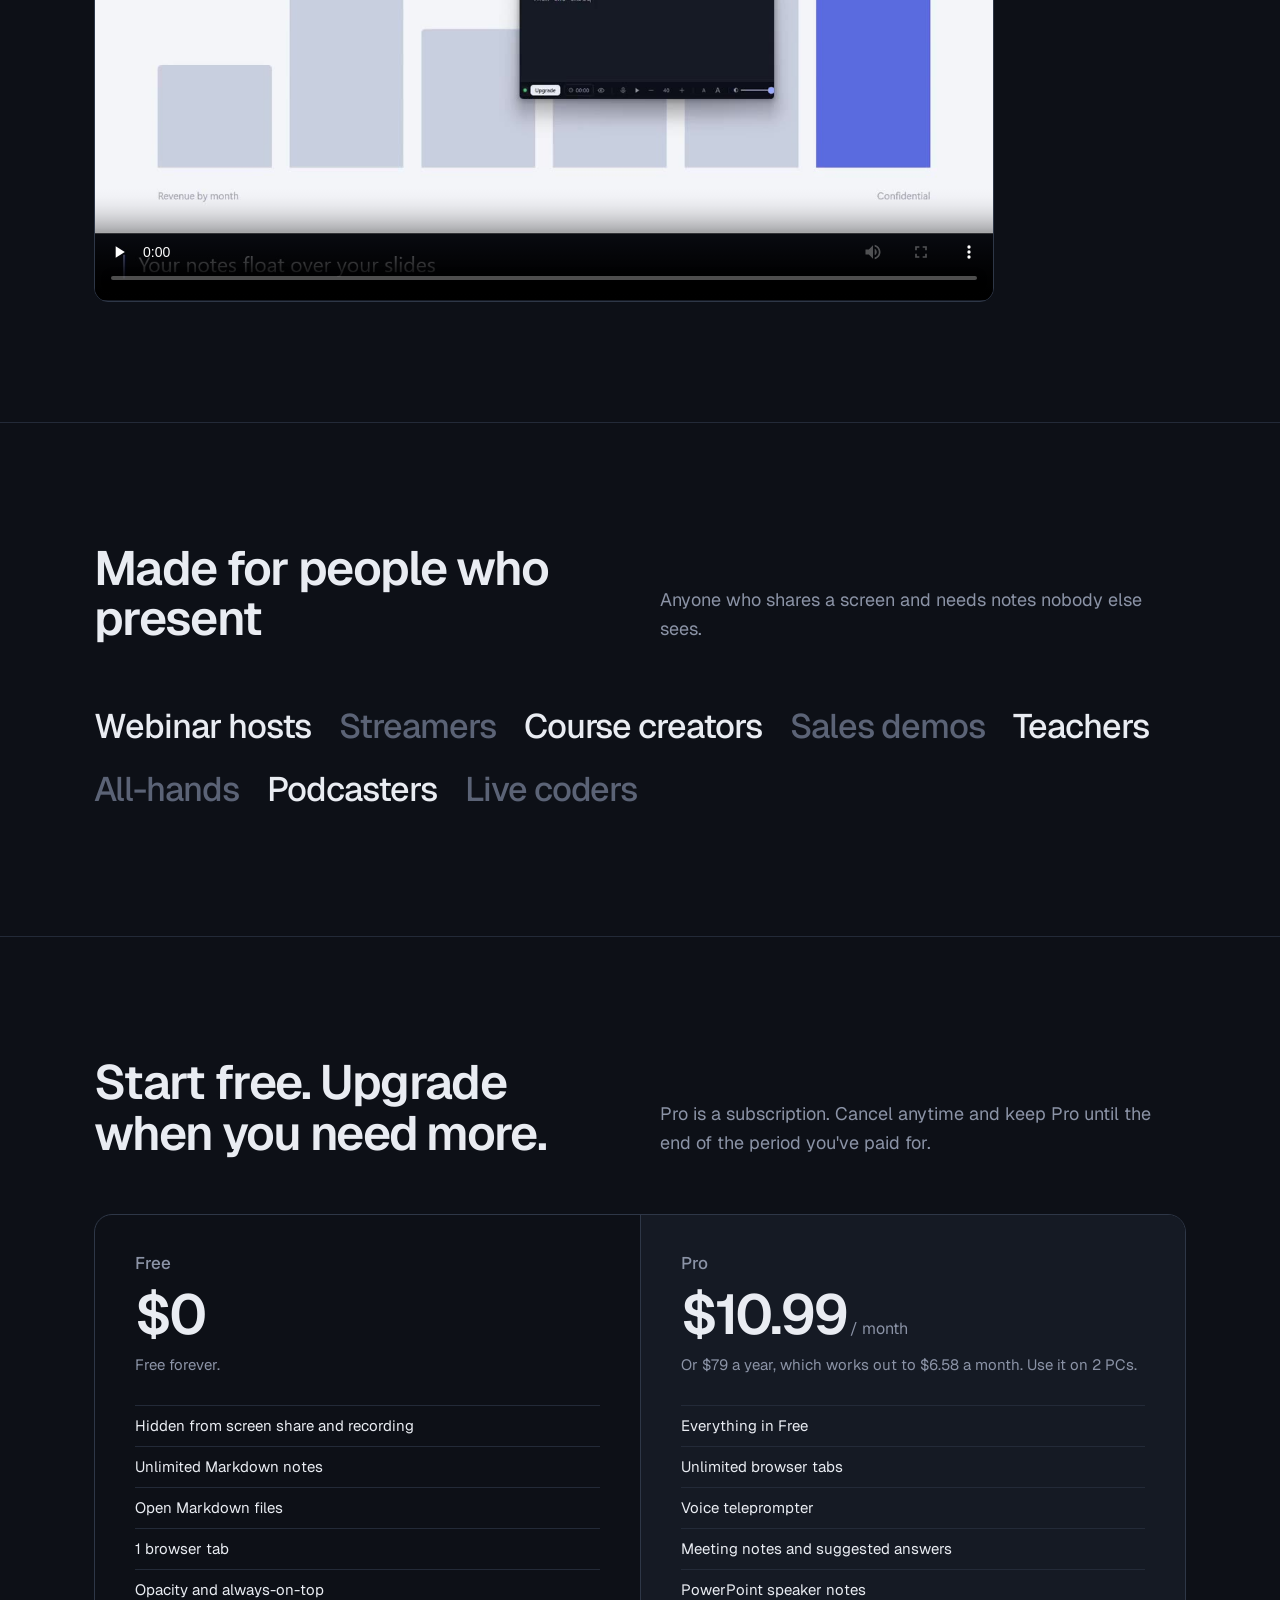
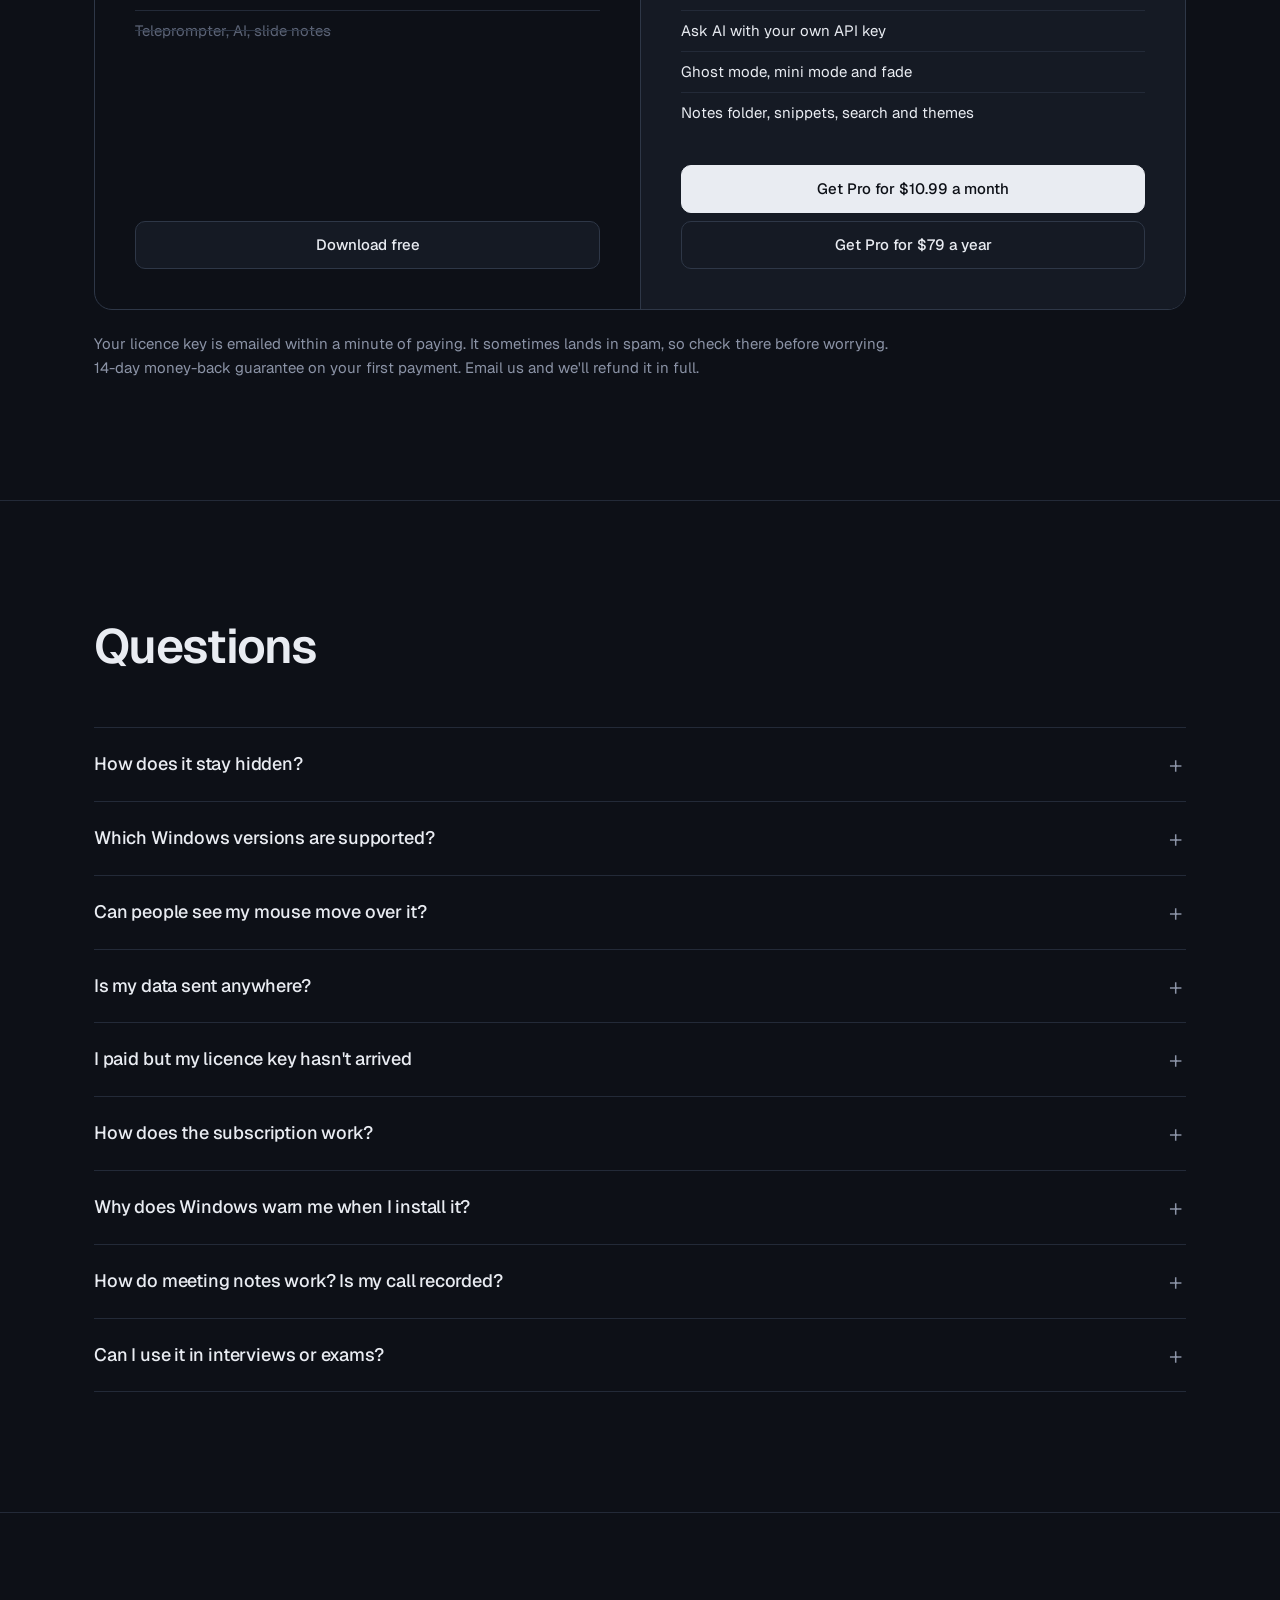
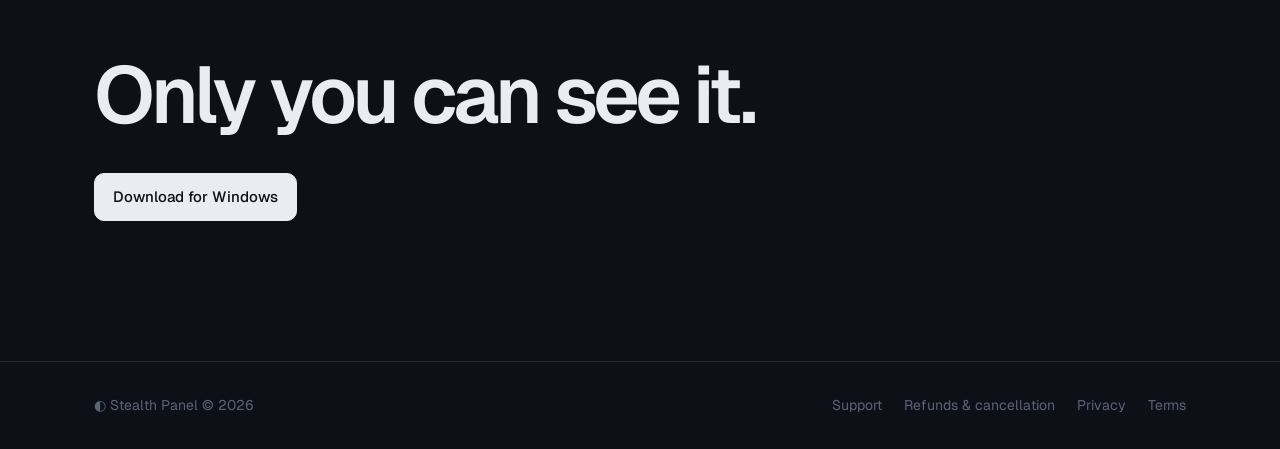
==== commit 79124894: "Update site" ====
--- a/index.html
+++ b/index.html
@@ -151,7 +151,7 @@
   <div class="wrap">
     <a class="logo" href="#"><b>◐</b> Stealth Panel</a>
     <div class="links"><a href="#features">Features</a><a href="#tutorial">Demo</a><a href="#pricing">Pricing</a><a href="#faq">FAQ</a></div>
-    <a class="btn btn-primary" href="https://github.com/SavjeetSingh/stealthpanel/releases/download/v1.0.2/StealthPanel-Setup-1.0.2.exe">Download</a>
+    <a class="btn btn-primary" href="https://github.com/SavjeetSingh/stealthpanel/releases/download/v1.0.3/StealthPanel-Setup-1.0.3.exe">Download</a>
   </div>
 </nav>
 
@@ -160,7 +160,7 @@
     <h1>Your notes stay on your screen. Not on theirs.</h1>
     <p class="lede">A floating window for notes, browser tabs, scripts and slide notes. It's left out of every screen share and recording, so you can read it while you present and nobody else sees it.</p>
     <div class="ctas">
-      <a class="btn btn-primary" href="https://github.com/SavjeetSingh/stealthpanel/releases/download/v1.0.2/StealthPanel-Setup-1.0.2.exe">Download for Windows</a>
+      <a class="btn btn-primary" href="https://github.com/SavjeetSingh/stealthpanel/releases/download/v1.0.3/StealthPanel-Setup-1.0.3.exe">Download for Windows</a>
       <a class="btn" href="#pricing">See pricing</a>
     </div>
     <p class="note">Free. Windows 10 (2004 or later) and 11. No account needed.<br>Windows shows a "Windows protected your PC" warning on first run: click <b>More info</b>, then <b>Run anyway</b>. <a href="#smartscreen" style="color:var(--accent)">Why?</a></p>
@@ -202,6 +202,8 @@
       <div class="feat"><h3>Ghost mode <span class="pro">Pro</span></h3><p>Make it see-through, let clicks pass through it, or have it fade when your mouse leaves.</p></div>
       <div class="feat"><h3>Notes folder <span class="pro">Pro</span></h3><p>Browse a folder of Markdown notes, like an Obsidian vault, from a sidebar.</p></div>
       <div class="feat"><h3>Mini mode <span class="pro">Pro</span></h3><p>Shrink it to a strip under your webcam so your eyes stay near the camera.</p></div>
+      <div class="feat"><h3>Meeting notes <span class="pro">Pro</span></h3><p>Transcribes both sides of a call as you talk, into a note you keep. Speech is turned into text on your PC.</p></div>
+      <div class="feat"><h3>Answers on calls <span class="pro">Pro</span></h3><p>When a customer asks something, get a suggested reply drawn from your own notes and docs.</p></div>
       <div class="feat"><h3>Stays on your PC</h3><p>Notes and settings never leave your computer. No account, no cloud sync.</p></div>
     </div>
   </div>
@@ -240,7 +242,7 @@
           <li>Opacity and always-on-top</li>
           <li class="no">Teleprompter, AI, slide notes</li>
         </ul>
-        <div class="buy"><a class="btn" href="https://github.com/SavjeetSingh/stealthpanel/releases/download/v1.0.2/StealthPanel-Setup-1.0.2.exe">Download free</a></div>
+        <div class="buy"><a class="btn" href="https://github.com/SavjeetSingh/stealthpanel/releases/download/v1.0.3/StealthPanel-Setup-1.0.3.exe">Download free</a></div>
       </div>
       <div class="plan">
         <h3>Pro</h3>
@@ -250,6 +252,7 @@
           <li>Everything in Free</li>
           <li>Unlimited browser tabs</li>
           <li>Voice teleprompter</li>
+          <li>Meeting notes and suggested answers</li>
           <li>PowerPoint speaker notes</li>
           <li>Ask AI with your own API key</li>
           <li>Ghost mode, mini mode and fade</li>
@@ -277,6 +280,7 @@
       <details><summary>I paid but my licence key hasn't arrived</summary><p>The key is emailed by Dodo Payments within about a minute of paying. Check your spam or junk folder first, since that's where it usually is. You can also find it any time from the receipt email's manage-subscription link, under Entitlements. Still stuck? Email <a href="mailto:stealthpanel.help@gmail.com">stealthpanel.help@gmail.com</a> from the address you paid with and we'll send it to you.</p></details>
       <details><summary>How does the subscription work?</summary><p>Pro costs $10.99 a month or $79 a year and works on up to 2 PCs, with all updates included. Cancel anytime from the link in your receipt email. Pro keeps working until the end of the period you've paid for, then the app goes back to the free version. Your notes stay on your PC either way.</p></details>
       <details id="smartscreen"><summary>Why does Windows warn me when I install it?</summary><p>Stealth Panel isn't code-signed yet, so Windows SmartScreen shows "Windows protected your PC" for installers it hasn't seen often. Click <b>More info</b>, then <b>Run anyway</b>. If you'd rather check first, download the installer from our <a href="https://github.com/SavjeetSingh/stealthpanel/releases/latest" rel="noopener">GitHub releases page</a>, where you can see the file and its checksum. A signing certificate is on the list.</p></details>
+      <details><summary>How do meeting notes work? Is my call recorded?</summary><p>Turn on Listen and Stealth Panel transcribes what's said on the call, labelling the other side "Them" and your microphone "You". Speech is turned into text on your PC by an open-source engine, and the audio is discarded within seconds — it's never saved or uploaded. The transcript is saved as a note you can edit or delete. It hears everything your PC plays, so close other calls and videos first. If you ask for a suggested answer, the transcript goes to your AI provider with the question. Many places require the other people's consent before a conversation is transcribed, so let them know.</p></details>
       <details><summary>Can I use it in interviews or exams?</summary><p>Stealth Panel is built for presenting and recording your own content. Follow the rules of whatever call, class or assessment you're in. We don't support using it to break them.</p></details>
     </div>
   </div>
@@ -285,7 +289,7 @@
 <section class="final">
   <div class="wrap">
     <h2>Only you can see it.</h2>
-    <a class="btn btn-primary" href="https://github.com/SavjeetSingh/stealthpanel/releases/download/v1.0.2/StealthPanel-Setup-1.0.2.exe">Download for Windows</a>
+    <a class="btn btn-primary" href="https://github.com/SavjeetSingh/stealthpanel/releases/download/v1.0.3/StealthPanel-Setup-1.0.3.exe">Download for Windows</a>
   </div>
 </section>
 
